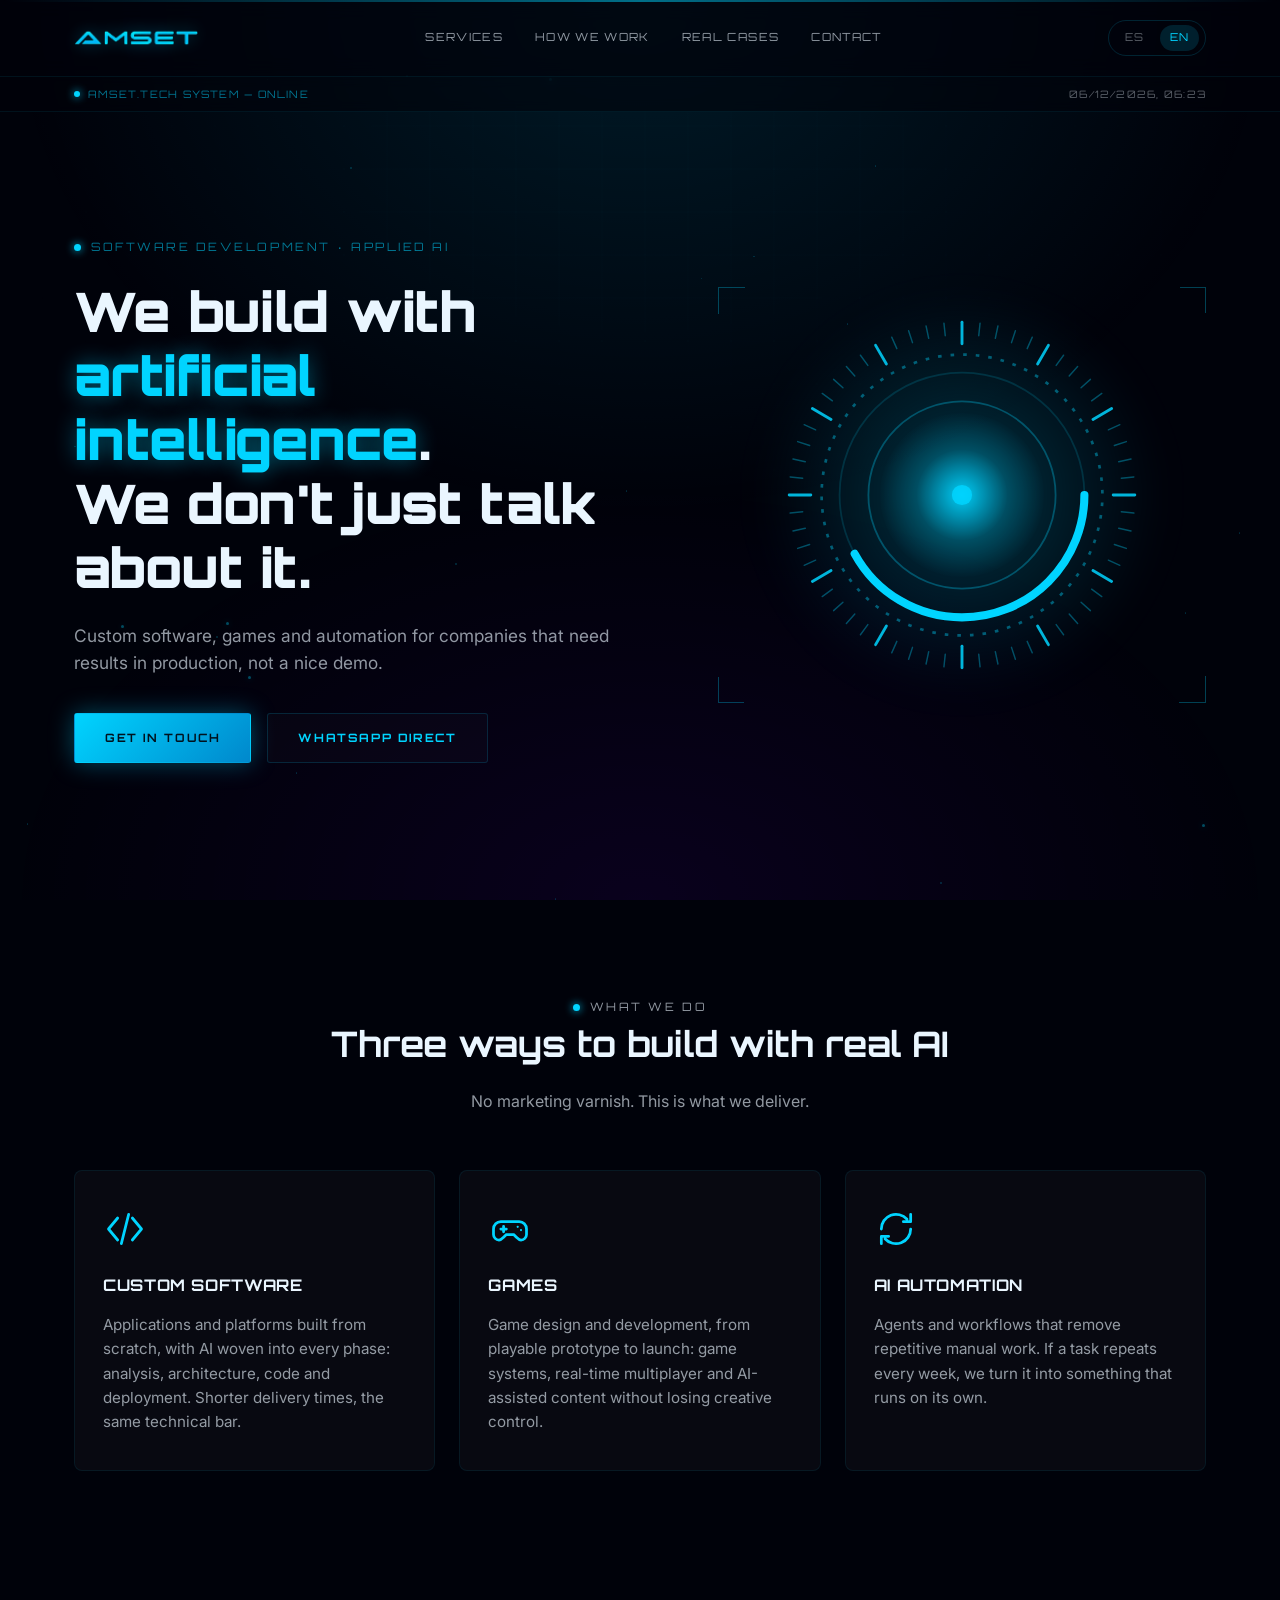
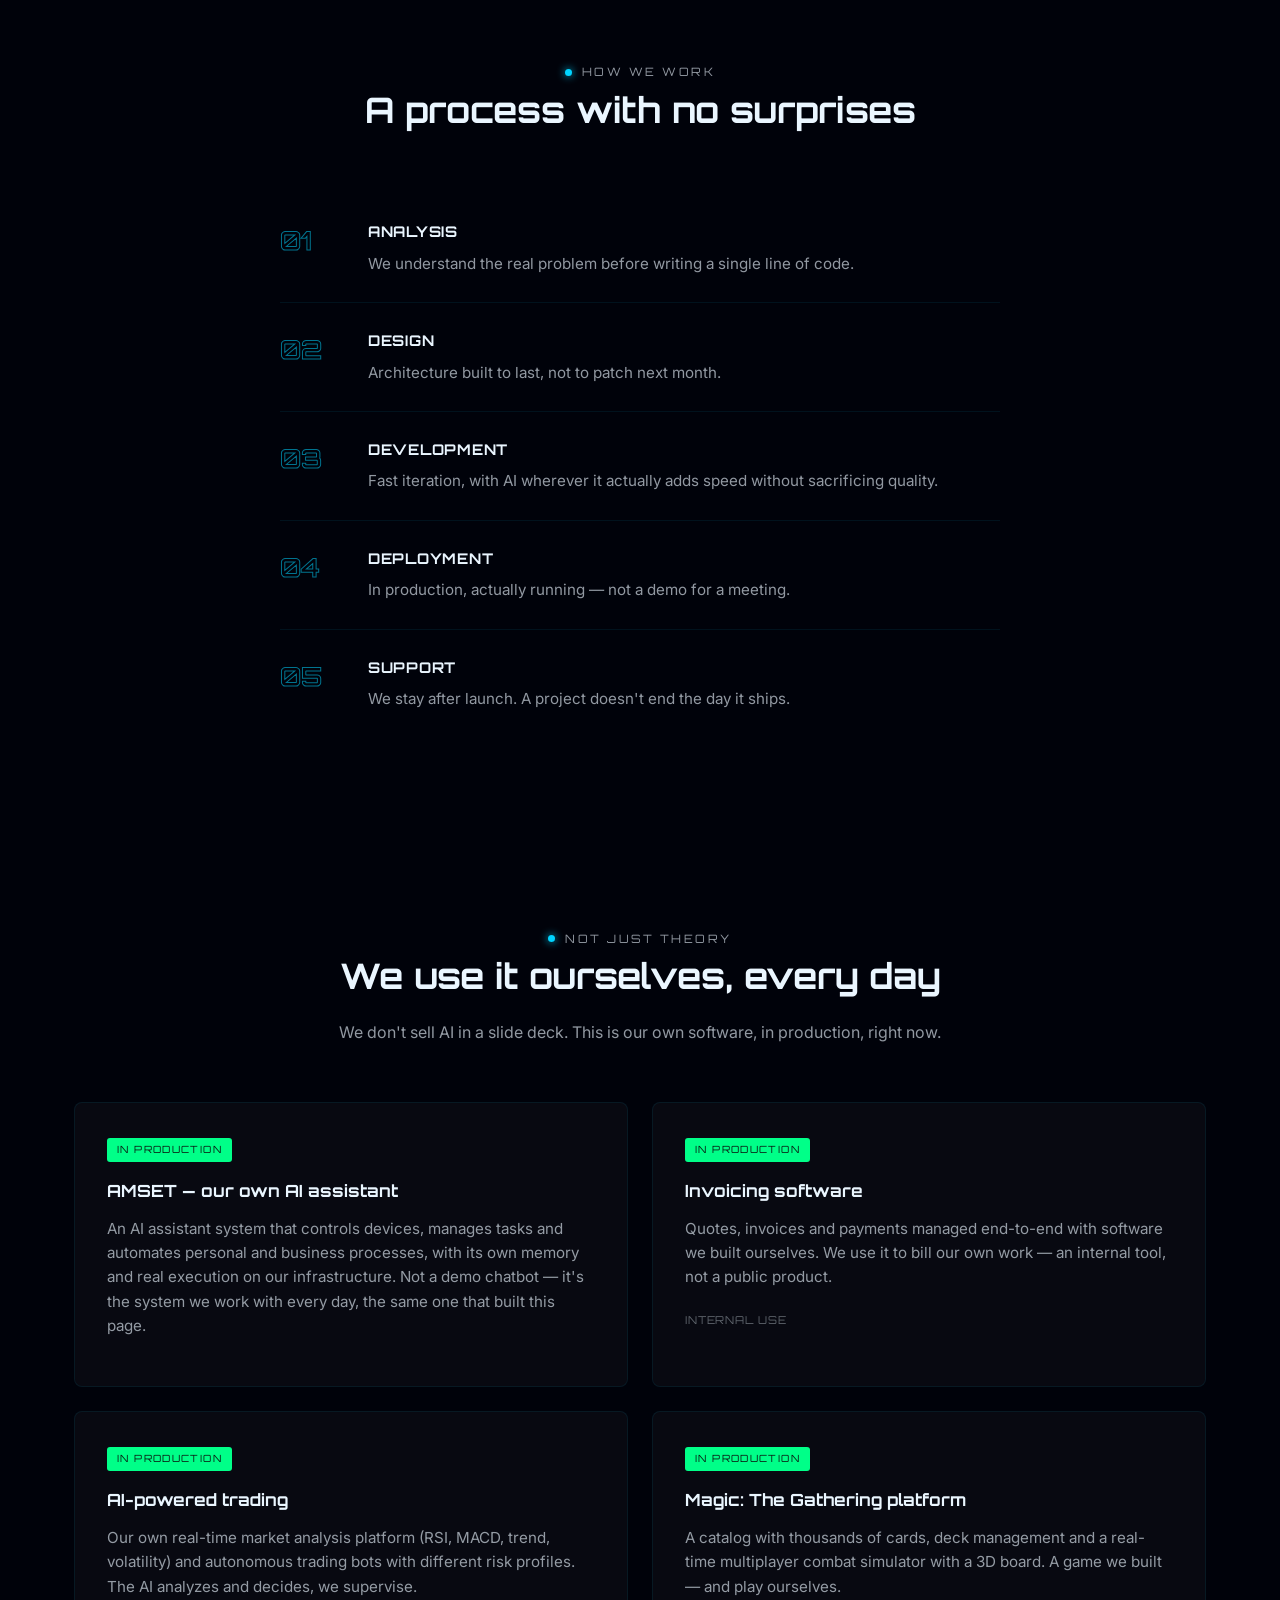
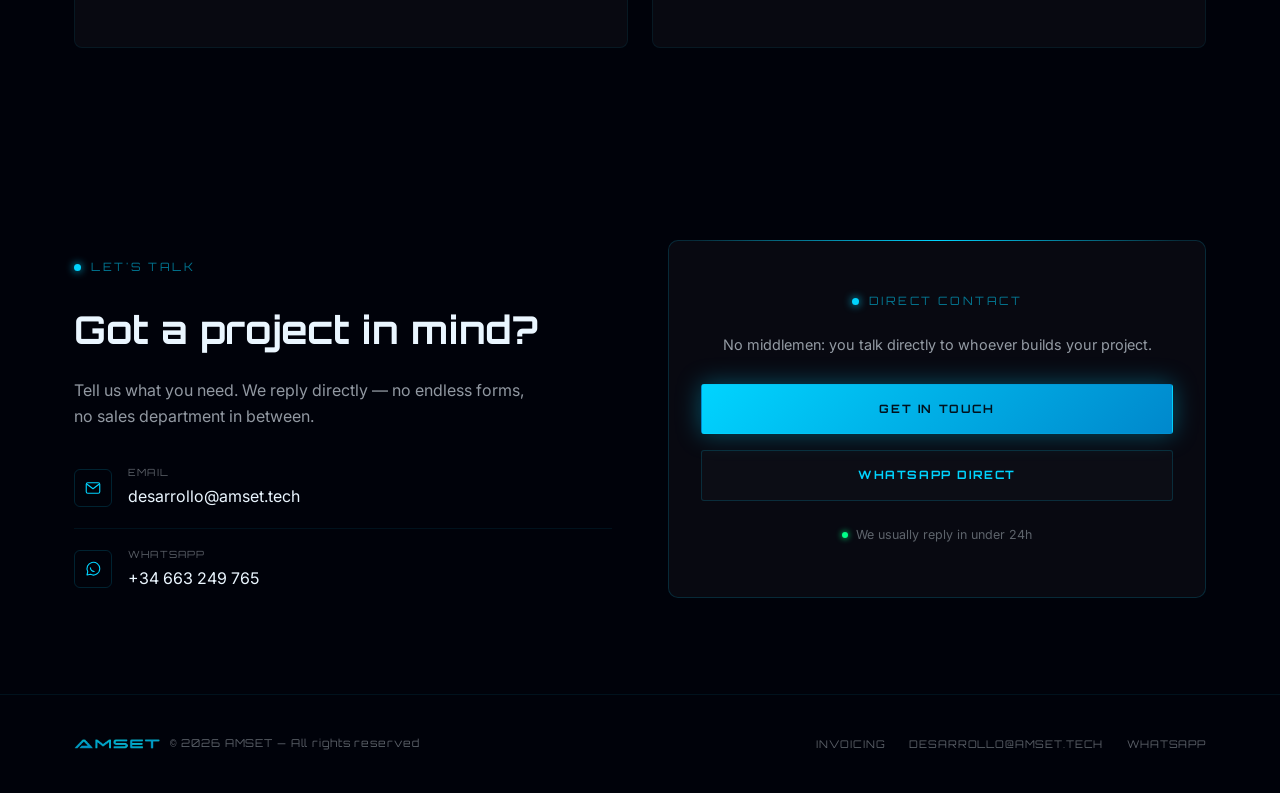
==== en/index.html @ 61869c73 "Anade Trading con IA y plataforma de Magic como casos reales" ====
<!doctype html>
<html lang="en">
<head>
  <meta charset="utf-8" />
  <meta name="viewport" content="width=device-width, initial-scale=1" />
  <title>AMSET — Custom software, games and AI automation</title>
  <meta name="description" content="We build custom software, games and AI automation. Real tools — starting with the ones we use ourselves." />
  <link rel="icon" type="image/svg+xml" href="/assets/img/favicon.svg" />
  <link rel="canonical" href="https://amset.tech/en/" />
  <link rel="alternate" hreflang="es" href="https://amset.tech/" />
  <link rel="alternate" hreflang="en" href="https://amset.tech/en/" />
  <meta property="og:title" content="AMSET — Custom software, games and AI automation" />
  <meta property="og:description" content="We build with artificial intelligence. We don't just talk about it." />
  <meta property="og:type" content="website" />
  <meta property="og:url" content="https://amset.tech/en/" />
  <meta property="og:image" content="https://amset.tech/assets/img/logo-texto-2.png" />
  <link rel="stylesheet" href="/assets/css/style.css" />
</head>
<body>

  <div class="scanline-overlay"></div>

  <div class="bg-scene">
    <div class="bg-glow-top"></div>
    <div class="bg-glow-bottom"></div>
    <div class="bg-grid"></div>
    <div class="bg-particles" data-amset-particles></div>
  </div>

  <header class="site-header">
    <div class="wrap">
      <a href="/en/" class="brand">
        <img src="/assets/img/logo-texto-2.png" alt="AMSET" />
      </a>
      <nav class="nav-links" data-nav-links>
        <a href="#services">Services</a>
        <a href="#how-we-work">How we work</a>
        <a href="#cases">Real cases</a>
        <a href="#contact">Contact</a>
      </nav>
      <div style="display:flex; align-items:center; gap:14px;">
        <div class="lang-switch">
          <a href="/">ES</a>
          <a href="/en/" class="active">EN</a>
        </div>
        <button class="nav-toggle" data-nav-toggle aria-label="Open menu">☰</button>
      </div>
    </div>
  </header>

  <div class="status-bar">
    <div class="wrap">
      <span class="status-live"><span class="status-dot"></span> AMSET.tech system — online</span>
      <span class="status-clock" data-amset-clock></span>
    </div>
  </div>

  <main>
    <section class="hero">
      <div class="wrap">
        <div>
          <p class="eyebrow">Software development · Applied AI</p>
          <h1>We build with <span class="accent">artificial intelligence</span>.<br />We don't just talk about it.</h1>
          <p class="lead">Custom software, games and automation for companies that need results in production, not a nice demo.</p>
          <div class="btn-row">
            <a class="btn btn-primary" href="mailto:desarrollo@amset.tech">Get in touch</a>
            <a class="btn btn-ghost" href="https://wa.me/34663249765?text=Hi%20AMSET%2C%20I%27d%20like%20to%20talk%20about%20a%20project" target="_blank" rel="noopener">WhatsApp direct</a>
          </div>
        </div>
        <div class="hero-visual">
          <span class="corner-tl"></span><span class="corner-br"></span>
          <div data-amset-orb data-size="360"></div>
        </div>
      </div>
    </section>

    <section id="services">
      <div class="wrap">
        <div class="section-head reveal">
          <p class="eyebrow">What we do</p>
          <h2>Three ways to build with real AI</h2>
          <p>No marketing varnish. This is what we deliver.</p>
        </div>
        <div class="services-grid">
          <div class="service-card reveal">
            <div class="service-icon">
              <svg viewBox="0 0 24 24" fill="none" stroke="currentColor" stroke-width="1.5" stroke-linecap="round" stroke-linejoin="round">
                <polyline points="8 6 3 12 8 18"></polyline>
                <polyline points="16 6 21 12 16 18"></polyline>
                <line x1="14" y1="4" x2="10" y2="20"></line>
              </svg>
            </div>
            <h3>Custom software</h3>
            <p>Applications and platforms built from scratch, with AI woven into every phase: analysis, architecture, code and deployment. Shorter delivery times, the same technical bar.</p>
          </div>
          <div class="service-card reveal">
            <div class="service-icon">
              <svg viewBox="0 0 24 24" fill="none" stroke="currentColor" stroke-width="1.5" stroke-linecap="round" stroke-linejoin="round">
                <path d="M7 8h10a4 4 0 0 1 4 4v3a3 3 0 0 1-3 3c-1 0-1.5-.5-2.5-1.5L14 15h-4l-1.5 1.5C7.5 17.5 7 18 6 18a3 3 0 0 1-3-3v-3a4 4 0 0 1 4-4z"></path>
                <path d="M8.5 10.5v3M7 12h3"></path>
                <circle cx="16.2" cy="10.8" r="0.6" fill="currentColor" stroke="none"></circle>
                <circle cx="18" cy="12.6" r="0.6" fill="currentColor" stroke="none"></circle>
              </svg>
            </div>
            <h3>Games</h3>
            <p>Game design and development, from playable prototype to launch: game systems, real-time multiplayer and AI-assisted content without losing creative control.</p>
          </div>
          <div class="service-card reveal">
            <div class="service-icon">
              <svg viewBox="0 0 24 24" fill="none" stroke="currentColor" stroke-width="1.5" stroke-linecap="round" stroke-linejoin="round">
                <path d="M4 12a8 8 0 0 1 14-5.3M20 4v4h-4"></path>
                <path d="M20 12a8 8 0 0 1-14 5.3M4 20v-4h4"></path>
              </svg>
            </div>
            <h3>AI automation</h3>
            <p>Agents and workflows that remove repetitive manual work. If a task repeats every week, we turn it into something that runs on its own.</p>
          </div>
        </div>
      </div>
    </section>

    <section id="how-we-work">
      <div class="wrap">
        <div class="section-head reveal">
          <p class="eyebrow">How we work</p>
          <h2>A process with no surprises</h2>
        </div>
        <div class="process-list">
          <div class="process-item reveal">
            <div class="process-num">01</div>
            <div><h3>Analysis</h3><p>We understand the real problem before writing a single line of code.</p></div>
          </div>
          <div class="process-item reveal">
            <div class="process-num">02</div>
            <div><h3>Design</h3><p>Architecture built to last, not to patch next month.</p></div>
          </div>
          <div class="process-item reveal">
            <div class="process-num">03</div>
            <div><h3>Development</h3><p>Fast iteration, with AI wherever it actually adds speed without sacrificing quality.</p></div>
          </div>
          <div class="process-item reveal">
            <div class="process-num">04</div>
            <div><h3>Deployment</h3><p>In production, actually running — not a demo for a meeting.</p></div>
          </div>
          <div class="process-item reveal">
            <div class="process-num">05</div>
            <div><h3>Support</h3><p>We stay after launch. A project doesn't end the day it ships.</p></div>
          </div>
        </div>
      </div>
    </section>

    <section id="cases">
      <div class="wrap">
        <div class="section-head reveal">
          <p class="eyebrow">Not just theory</p>
          <h2>We use it ourselves, every day</h2>
          <p>We don't sell AI in a slide deck. This is our own software, in production, right now.</p>
        </div>
        <div class="proof-grid">
          <div class="proof-card reveal">
            <span class="proof-tag">In production</span>
            <h3>AMSET — our own AI assistant</h3>
            <p>An AI assistant system that controls devices, manages tasks and automates personal and business processes, with its own memory and real execution on our infrastructure. Not a demo chatbot — it's the system we work with every day, the same one that built this page.</p>
          </div>
          <div class="proof-card reveal">
            <span class="proof-tag">In production</span>
            <h3>Invoicing software</h3>
            <p>Quotes, invoices and payments managed end-to-end with software we built ourselves. We use it to bill our own work — an internal tool, not a public product.</p>
            <span class="proof-note">Internal use</span>
          </div>
          <div class="proof-card reveal">
            <span class="proof-tag">In production</span>
            <h3>AI-powered trading</h3>
            <p>Our own real-time market analysis platform (RSI, MACD, trend, volatility) and autonomous trading bots with different risk profiles. The AI analyzes and decides, we supervise.</p>
          </div>
          <div class="proof-card reveal">
            <span class="proof-tag">In production</span>
            <h3>Magic: The Gathering platform</h3>
            <p>A catalog with thousands of cards, deck management and a real-time multiplayer combat simulator with a 3D board. A game we built — and play ourselves.</p>
          </div>
        </div>
      </div>
    </section>

    <section id="contact">
      <div class="wrap">
        <div class="contact-grid">
          <div class="contact-info reveal">
            <p class="eyebrow">Let's talk</p>
            <h2>Got a project in mind?</h2>
            <p class="lead">Tell us what you need. We reply directly — no endless forms, no sales department in between.</p>
            <div class="contact-list">
              <div class="contact-list-item">
                <a href="mailto:desarrollo@amset.tech" style="display:flex; align-items:center; gap:16px;">
                  <span class="contact-list-icon">
                    <svg viewBox="0 0 24 24" fill="none" stroke="currentColor" stroke-width="1.5" stroke-linecap="round" stroke-linejoin="round"><rect x="3" y="5" width="18" height="14" rx="2"></rect><path d="m4 7 8 6 8-6"></path></svg>
                  </span>
                  <span>
                    <span class="contact-list-label">Email</span>
                    <span class="contact-list-value">desarrollo@amset.tech</span>
                  </span>
                </a>
              </div>
              <div class="contact-list-item">
                <a href="https://wa.me/34663249765?text=Hi%20AMSET%2C%20I%27d%20like%20to%20talk%20about%20a%20project" target="_blank" rel="noopener" style="display:flex; align-items:center; gap:16px;">
                  <span class="contact-list-icon">
                    <svg viewBox="0 0 24 24" fill="none" stroke="currentColor" stroke-width="1.5" stroke-linecap="round" stroke-linejoin="round"><path d="M21 11.5a8.5 8.5 0 0 1-12.36 7.58L4 20l1.05-4.44A8.5 8.5 0 1 1 21 11.5Z"></path><path d="M8.5 10.5c.3 2.5 2.5 4.5 5 4.8"></path></svg>
                  </span>
                  <span>
                    <span class="contact-list-label">WhatsApp</span>
                    <span class="contact-list-value">+34 663 249 765</span>
                  </span>
                </a>
              </div>
            </div>
          </div>
          <div class="contact-panel reveal">
            <p class="eyebrow">Direct contact</p>
            <p class="panel-lead">No middlemen: you talk directly to whoever builds your project.</p>
            <div class="btn-row">
              <a class="btn btn-primary" href="mailto:desarrollo@amset.tech">Get in touch</a>
              <a class="btn btn-ghost" href="https://wa.me/34663249765?text=Hi%20AMSET%2C%20I%27d%20like%20to%20talk%20about%20a%20project" target="_blank" rel="noopener">WhatsApp direct</a>
            </div>
            <p class="response-note"><span class="status-dot"></span> We usually reply in under 24h</p>
          </div>
        </div>
      </div>
    </section>
  </main>

  <footer class="site-footer">
    <div class="wrap">
      <div class="footer-brand">
        <img src="/assets/img/logo-texto-2.png" alt="AMSET" />
        <span style="font-family:var(--font-display); font-size:0.68rem; letter-spacing:0.08em; color:var(--text-faint);">© <span data-amset-year></span> AMSET — All rights reserved</span>
      </div>
      <div class="footer-meta">
        <a href="https://facturacion.amset.tech" target="_blank" rel="noopener">Invoicing</a>
        <a href="mailto:desarrollo@amset.tech">desarrollo@amset.tech</a>
        <a href="https://wa.me/34663249765" target="_blank" rel="noopener">WhatsApp</a>
      </div>
    </div>
  </footer>

  <script src="/assets/js/orb.js"></script>
  <script src="/assets/js/main.js"></script>
</body>
</html>
---- assets/css/style.css ----
@import url('https://fonts.googleapis.com/css2?family=Orbitron:wght@400;700;900&family=Inter:wght@300;400;500;600;700;800&display=swap');

:root {
  --bg: #00020a;
  --bg-panel: rgba(255, 255, 255, 0.03);
  --bg-panel-strong: rgba(255, 255, 255, 0.05);
  --border: rgba(0, 212, 255, 0.16);
  --border-soft: rgba(0, 212, 255, 0.08);
  --cyan: #00d4ff;
  --cyan-soft: rgba(0, 212, 255, 0.55);
  --violet: #7800ff;
  --text: #eaf6ff;
  --text-dim: rgba(234, 246, 255, 0.62);
  --text-faint: rgba(234, 246, 255, 0.38);
  --font-display: 'Orbitron', monospace;
  --font-body: 'Inter', -apple-system, sans-serif;
  --max-w: 1180px;
}

* { box-sizing: border-box; }

html { scroll-behavior: smooth; }

body {
  margin: 0;
  background: var(--bg);
  color: var(--text);
  font-family: var(--font-body);
  font-size: 16px;
  line-height: 1.6;
  -webkit-font-smoothing: antialiased;
  overflow-x: hidden;
}

img { max-width: 100%; display: block; }

a { color: inherit; text-decoration: none; }

.wrap { max-width: var(--max-w); margin: 0 auto; padding: 0 24px; }

/* ---------- fondo "sala de control" ---------- */

.bg-scene {
  position: fixed;
  inset: 0;
  z-index: -1;
  overflow: hidden;
  pointer-events: none;
}

.bg-glow-top {
  position: absolute;
  top: 0; left: 0; right: 0;
  height: 520px;
  background: radial-gradient(ellipse at 50% 0%, rgba(0, 212, 255, 0.12) 0%, transparent 70%);
}

.bg-glow-bottom {
  position: absolute;
  bottom: 0; left: 0; right: 0;
  height: 420px;
  background: radial-gradient(ellipse at 50% 100%, rgba(120, 0, 255, 0.08) 0%, transparent 70%);
}

.bg-grid {
  position: absolute;
  inset: 0;
  opacity: 0.5;
  background-image:
    repeating-linear-gradient(0deg, rgba(0, 212, 255, 0.035) 0px, transparent 1px, transparent 42px, rgba(0, 212, 255, 0.035) 43px),
    repeating-linear-gradient(90deg, rgba(0, 212, 255, 0.035) 0px, transparent 1px, transparent 42px, rgba(0, 212, 255, 0.035) 43px);
  mask-image: radial-gradient(ellipse 80% 60% at 50% 20%, black 0%, transparent 75%);
  -webkit-mask-image: radial-gradient(ellipse 80% 60% at 50% 20%, black 0%, transparent 75%);
}

.bg-particles { position: absolute; inset: 0; }

.particle {
  position: absolute;
  border-radius: 50%;
  background: #00d4ff;
  animation: amset-float 8s ease-in-out infinite;
}

@keyframes amset-float {
  0%, 100% { transform: translateY(0px); }
  50% { transform: translateY(-20px); }
}

.scanline-overlay {
  position: fixed;
  top: 0; left: 0; right: 0;
  height: 2px;
  background: linear-gradient(90deg, transparent, rgba(0, 212, 255, 0.5), transparent);
  animation: amset-scanline 9s linear infinite;
  pointer-events: none;
  z-index: 50;
}

@keyframes amset-scanline {
  0% { transform: translateY(0); opacity: 0; }
  5% { opacity: 1; }
  95% { opacity: 1; }
  100% { transform: translateY(100vh); opacity: 0; }
}

/* ---------- header ---------- */

.site-header {
  position: sticky;
  top: 0;
  z-index: 40;
  backdrop-filter: blur(10px);
  background: rgba(0, 2, 10, 0.72);
  border-bottom: 1px solid var(--border-soft);
}

.site-header .wrap {
  display: flex;
  align-items: center;
  justify-content: space-between;
  height: 76px;
}

.status-bar {
  position: sticky;
  top: 76px;
  z-index: 39;
  background: rgba(0, 2, 10, 0.55);
  border-bottom: 1px solid var(--border-soft);
  backdrop-filter: blur(6px);
}

.status-bar .wrap {
  display: flex;
  align-items: center;
  justify-content: space-between;
  height: 34px;
  font-family: var(--font-display);
  font-size: 0.64rem;
  letter-spacing: 0.12em;
  text-transform: uppercase;
  color: var(--text-faint);
}

.status-bar .status-live { display: flex; align-items: center; gap: 8px; color: var(--cyan-soft); }

.status-bar .status-dot {
  width: 6px; height: 6px; border-radius: 50%;
  background: var(--cyan); box-shadow: 0 0 8px var(--cyan);
  animation: amset-pulse 2s ease-in-out infinite;
}

.status-bar .status-clock { white-space: nowrap; }

@media (max-width: 640px) {
  .status-bar .status-clock { display: none; }
}

.brand { display: flex; align-items: center; gap: 12px; }
.brand img { height: 26px; object-fit: contain; filter: drop-shadow(0 0 8px rgba(0, 212, 255, 0.35)); }

.nav-links {
  display: flex;
  align-items: center;
  gap: 32px;
  font-family: var(--font-display);
  font-size: 0.7rem;
  letter-spacing: 0.12em;
  text-transform: uppercase;
  color: var(--text-dim);
}

.nav-links a { transition: color 0.2s ease; white-space: nowrap; }
.nav-links a:hover { color: var(--cyan); }

.lang-switch {
  display: flex;
  align-items: center;
  gap: 6px;
  font-family: var(--font-display);
  font-size: 0.68rem;
  letter-spacing: 0.08em;
  border: 1px solid var(--border);
  border-radius: 999px;
  padding: 4px 6px;
}

.lang-switch a {
  padding: 4px 10px;
  border-radius: 999px;
  color: var(--text-faint);
}

.lang-switch a.active { background: rgba(0, 212, 255, 0.14); color: var(--cyan); }

.nav-toggle { display: none; }

/* ---------- botones ---------- */

.btn {
  display: inline-flex;
  align-items: center;
  gap: 10px;
  font-family: var(--font-display);
  font-size: 0.72rem;
  font-weight: 700;
  letter-spacing: 0.14em;
  text-transform: uppercase;
  padding: 15px 30px;
  border-radius: 3px;
  cursor: pointer;
  transition: all 0.25s ease;
  border: 1px solid transparent;
  white-space: nowrap;
}

.btn-primary {
  background: linear-gradient(135deg, #00d4ff, #0088cc);
  color: #00121e;
  box-shadow: 0 0 24px rgba(0, 212, 255, 0.35);
}
.btn-primary:hover { box-shadow: 0 0 36px rgba(0, 212, 255, 0.55); transform: translateY(-1px); }

.btn-ghost {
  background: rgba(255, 255, 255, 0.02);
  border-color: var(--border);
  color: var(--cyan);
}
.btn-ghost:hover { background: rgba(0, 212, 255, 0.08); border-color: var(--cyan); }

.btn-row { display: flex; gap: 16px; flex-wrap: wrap; }

/* ---------- hero ---------- */

.hero {
  padding: 40px 0 64px;
  display: flex;
  align-items: center;
  min-height: calc(100vh - 76px - 34px);
}

.hero .wrap {
  display: grid;
  grid-template-columns: 1.1fr 0.9fr;
  gap: 48px;
  align-items: center;
  width: 100%;
}

.eyebrow {
  font-family: var(--font-display);
  font-size: 0.72rem;
  letter-spacing: 0.22em;
  text-transform: uppercase;
  color: var(--cyan-soft);
  display: flex;
  align-items: center;
  gap: 10px;
  margin-bottom: 22px;
}

.eyebrow::before {
  content: '';
  width: 7px; height: 7px;
  border-radius: 50%;
  background: var(--cyan);
  box-shadow: 0 0 8px var(--cyan);
  animation: amset-pulse 2s ease-in-out infinite;
}

@keyframes amset-pulse { 0%, 100% { opacity: 0.4; } 50% { opacity: 1; } }

.hero h1 {
  font-family: var(--font-display);
  font-weight: 900;
  font-size: clamp(2.1rem, 4.6vw, 3.4rem);
  line-height: 1.18;
  margin: 0 0 22px;
  letter-spacing: -0.01em;
}

.hero h1 .accent { color: var(--cyan); text-shadow: 0 0 22px rgba(0, 212, 255, 0.45); }

.hero p.lead {
  font-size: 1.08rem;
  color: var(--text-dim);
  max-width: 52ch;
  margin: 0 0 36px;
}

.hero-visual { position: relative; display: flex; align-items: center; justify-content: center; padding: 28px; }

.hero-visual::before,
.hero-visual::after,
.hero-visual .corner-tl,
.hero-visual .corner-br {
  content: '';
  position: absolute;
  width: 26px; height: 26px;
  border: 1px solid var(--cyan-soft);
  opacity: 0.55;
}
.hero-visual::before { top: 0; left: 0; border-right: none; border-bottom: none; }
.hero-visual::after { bottom: 0; right: 0; border-left: none; border-top: none; }
.hero-visual .corner-tl { top: 0; right: 0; border-left: none; border-bottom: none; }
.hero-visual .corner-br { bottom: 0; left: 0; border-right: none; border-top: none; }

/* ---------- secciones generales ---------- */

section { padding: 96px 0; position: relative; }

.section-head { max-width: 640px; margin: 0 auto 56px; text-align: center; }

.section-head .eyebrow { justify-content: center; }

.section-head h2 {
  font-family: var(--font-display);
  font-weight: 700;
  font-size: clamp(1.6rem, 3vw, 2.2rem);
  margin: 0 0 16px;
}

.section-head p { color: var(--text-dim); margin: 0; }

/* ---------- servicios ---------- */

.services-grid {
  display: grid;
  grid-template-columns: repeat(3, 1fr);
  gap: 24px;
}

.service-card {
  background: var(--bg-panel);
  border: 1px solid var(--border-soft);
  border-radius: 8px;
  padding: 36px 28px;
  transition: all 0.3s ease;
  position: relative;
  overflow: hidden;
}

.service-card::before {
  content: '';
  position: absolute; top: 0; left: 0; right: 0; height: 2px;
  background: linear-gradient(90deg, transparent, var(--cyan), transparent);
  opacity: 0; transition: opacity 0.3s ease;
}

.service-card:hover { border-color: var(--border); transform: translateY(-4px); background: var(--bg-panel-strong); }
.service-card:hover::before { opacity: 1; }

.service-icon { width: 44px; height: 44px; margin-bottom: 22px; color: var(--cyan); }
.service-icon svg { width: 100%; height: 100%; }

.service-card h3 {
  font-family: var(--font-display);
  font-size: 1rem;
  letter-spacing: 0.04em;
  text-transform: uppercase;
  margin: 0 0 14px;
}

.service-card p { color: var(--text-dim); margin: 0; font-size: 0.95rem; }

/* ---------- proceso ---------- */

.process-list { display: flex; flex-direction: column; max-width: 720px; margin: 0 auto; }

.process-item {
  display: grid;
  grid-template-columns: 64px 1fr;
  gap: 24px;
  padding: 26px 0;
  border-bottom: 1px solid var(--border-soft);
}
.process-item:last-child { border-bottom: none; }

.process-num {
  font-family: var(--font-display);
  font-size: 1.6rem;
  font-weight: 700;
  color: transparent;
  -webkit-text-stroke: 1px var(--cyan-soft);
}

.process-item h3 {
  font-family: var(--font-display);
  font-size: 0.92rem;
  letter-spacing: 0.05em;
  text-transform: uppercase;
  margin: 0 0 8px;
  color: var(--text);
}

.process-item p { margin: 0; color: var(--text-dim); font-size: 0.95rem; }

/* ---------- prueba propia ---------- */

.proof-grid { display: grid; grid-template-columns: 1fr 1fr; gap: 24px; }

.proof-card {
  background: var(--bg-panel);
  border: 1px solid var(--border-soft);
  border-radius: 8px;
  padding: 32px;
}

.proof-tag {
  display: inline-block;
  font-family: var(--font-display);
  font-size: 0.62rem;
  letter-spacing: 0.14em;
  text-transform: uppercase;
  color: #0a1a12;
  background: #00ff88;
  padding: 4px 10px;
  border-radius: 3px;
  margin-bottom: 16px;
}

.proof-card h3 {
  font-family: var(--font-display);
  font-size: 1.05rem;
  margin: 0 0 12px;
}

.proof-card p { color: var(--text-dim); margin: 0 0 16px; font-size: 0.95rem; }

.proof-link { font-family: var(--font-display); font-size: 0.72rem; letter-spacing: 0.08em; color: var(--cyan); text-transform: uppercase; }
.proof-link::after { content: ' →'; }

.proof-note {
  display: inline-block;
  font-family: var(--font-display);
  font-size: 0.68rem;
  letter-spacing: 0.08em;
  text-transform: uppercase;
  color: var(--text-faint);
}

/* ---------- contacto ---------- */

.contact-grid {
  display: grid;
  grid-template-columns: 1fr 1fr;
  gap: 56px;
  align-items: center;
}

.contact-info h2 {
  font-family: var(--font-display);
  font-weight: 700;
  font-size: clamp(1.8rem, 3.2vw, 2.4rem);
  margin: 0 0 18px;
}

.contact-info p.lead { color: var(--text-dim); max-width: 46ch; margin: 0 0 36px; }

.contact-list { display: flex; flex-direction: column; gap: 18px; }

.contact-list-item {
  display: flex;
  align-items: center;
  gap: 16px;
  padding-bottom: 18px;
  border-bottom: 1px solid var(--border-soft);
}
.contact-list-item:last-child { border-bottom: none; padding-bottom: 0; }

.contact-list-icon {
  width: 38px; height: 38px; flex-shrink: 0;
  display: flex; align-items: center; justify-content: center;
  border: 1px solid var(--border);
  border-radius: 6px;
  color: var(--cyan);
}
.contact-list-icon svg { width: 18px; height: 18px; }

.contact-list-label {
  display: block;
  font-family: var(--font-display);
  font-size: 0.62rem;
  letter-spacing: 0.12em;
  text-transform: uppercase;
  color: var(--text-faint);
  margin-bottom: 3px;
}

.contact-list-value { font-size: 1rem; color: var(--text); transition: color 0.2s ease; }
.contact-list-item a:hover .contact-list-value { color: var(--cyan); }

.contact-panel {
  background: var(--bg-panel);
  border: 1px solid var(--border);
  border-radius: 10px;
  padding: 40px 32px;
  text-align: center;
  position: relative;
}

.contact-panel::before {
  content: '';
  position: absolute; top: -1px; left: 24px; right: 24px; height: 1px;
  background: linear-gradient(90deg, transparent, var(--cyan), transparent);
}

.contact-panel .eyebrow { justify-content: center; }

.contact-panel p.panel-lead {
  color: var(--text-dim);
  font-size: 0.9rem;
  margin: 0 0 28px;
}

.contact-panel .btn-row { flex-direction: column; }
.contact-panel .btn { width: 100%; justify-content: center; }

.contact-panel .response-note {
  margin-top: 24px;
  font-size: 0.78rem;
  color: var(--text-faint);
  display: flex;
  align-items: center;
  justify-content: center;
  gap: 8px;
}

.contact-panel .response-note .status-dot {
  width: 6px; height: 6px; border-radius: 50%;
  background: #00ff88; box-shadow: 0 0 6px #00ff88;
  animation: amset-pulse 2s ease-in-out infinite;
}

@media (max-width: 920px) {
  .contact-grid { grid-template-columns: 1fr; gap: 40px; }
  .contact-info { text-align: center; }
  .contact-info p.lead { margin-left: auto; margin-right: auto; }
  .contact-list-item { text-align: left; }
}

/* ---------- footer ---------- */

.site-footer {
  border-top: 1px solid var(--border-soft);
  padding: 40px 0;
}

.site-footer .wrap {
  display: flex;
  align-items: center;
  justify-content: space-between;
  flex-wrap: wrap;
  gap: 16px;
}

.footer-brand { display: flex; align-items: center; gap: 10px; }
.footer-brand img { height: 18px; opacity: 0.8; }

.footer-meta {
  font-family: var(--font-display);
  font-size: 0.66rem;
  letter-spacing: 0.08em;
  color: var(--text-faint);
  text-transform: uppercase;
  display: flex;
  gap: 24px;
  flex-wrap: wrap;
}

.footer-meta a:hover { color: var(--cyan); }

/* ---------- reveal on scroll ---------- */

.reveal { opacity: 0; transform: translateY(18px); transition: opacity 0.7s ease, transform 0.7s ease; }
.reveal.in { opacity: 1; transform: translateY(0); }

/* ---------- responsive ---------- */

@media (max-width: 920px) {
  .hero { padding-top: 32px; text-align: center; }
  .hero .wrap { grid-template-columns: 1fr; }
  .eyebrow { justify-content: center; }
  .hero p.lead { margin-left: auto; margin-right: auto; }
  .hero .btn-row { justify-content: center; }
  .hero-visual { order: -1; }
  .services-grid { grid-template-columns: 1fr; }
  .proof-grid { grid-template-columns: 1fr; }
  .nav-links {
    display: none;
    position: absolute; top: 76px; left: 0; right: 0;
    flex-direction: column; align-items: flex-start; gap: 0;
    background: rgba(0, 2, 10, 0.97);
    border-bottom: 1px solid var(--border-soft);
    padding: 8px 24px 20px;
  }
  .nav-links a { padding: 12px 0; width: 100%; border-bottom: 1px solid var(--border-soft); }
  .nav-toggle {
    display: flex; align-items: center; justify-content: center;
    width: 36px; height: 36px; border: 1px solid var(--border); border-radius: 4px;
    background: transparent; color: var(--cyan); cursor: pointer;
  }
  .site-footer .wrap { flex-direction: column; text-align: center; }
}
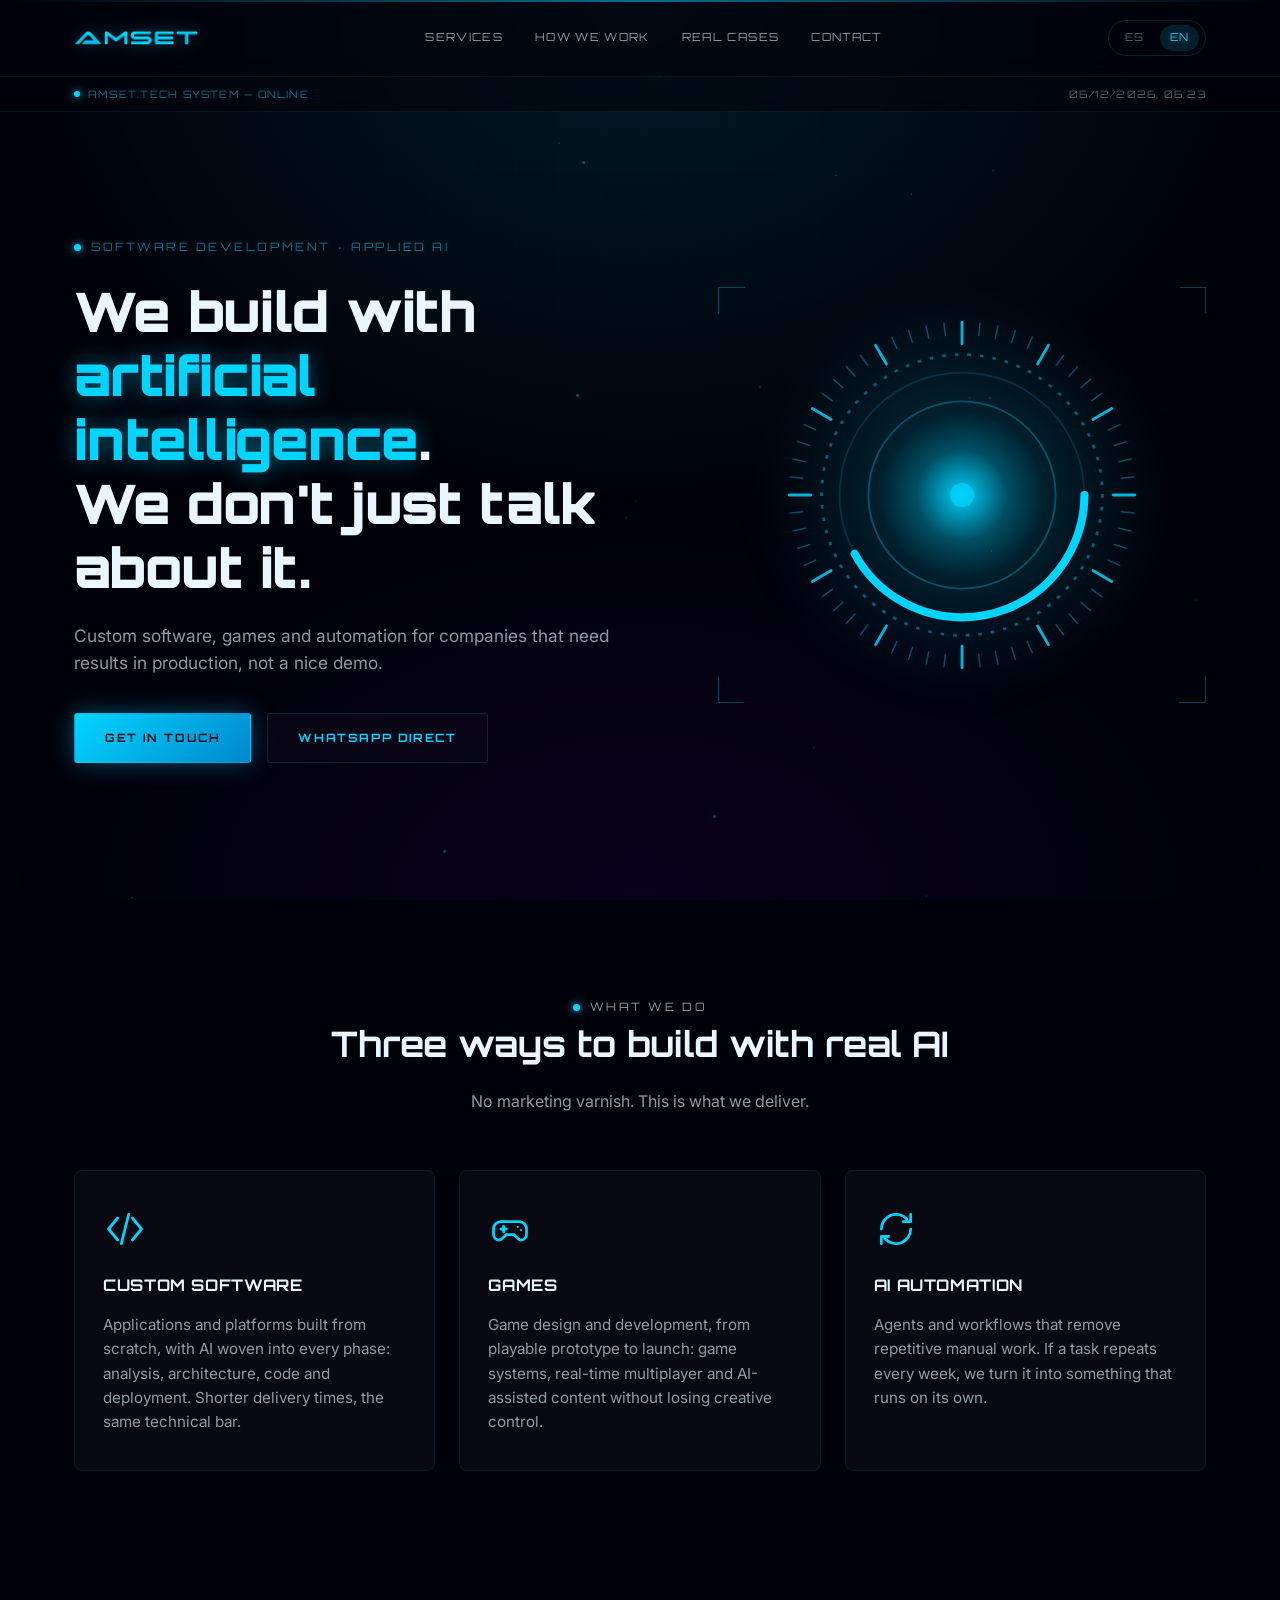
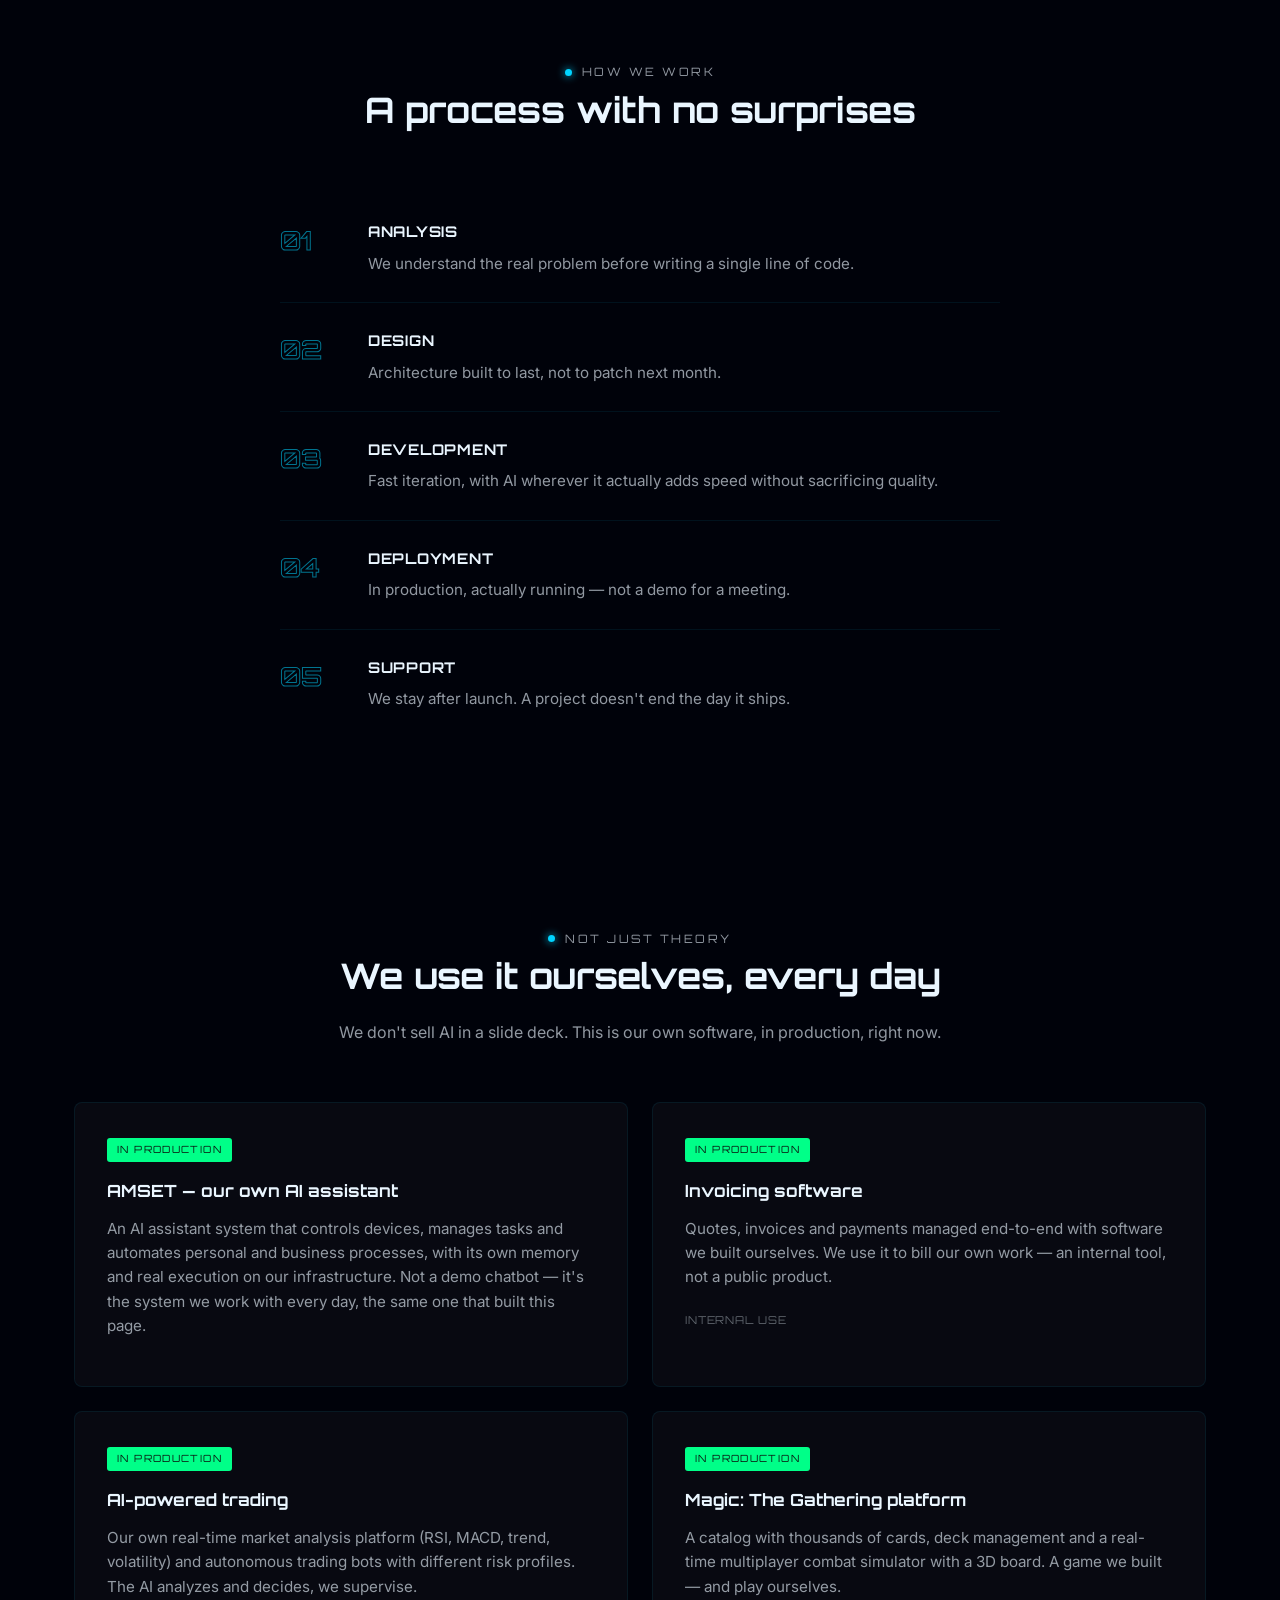
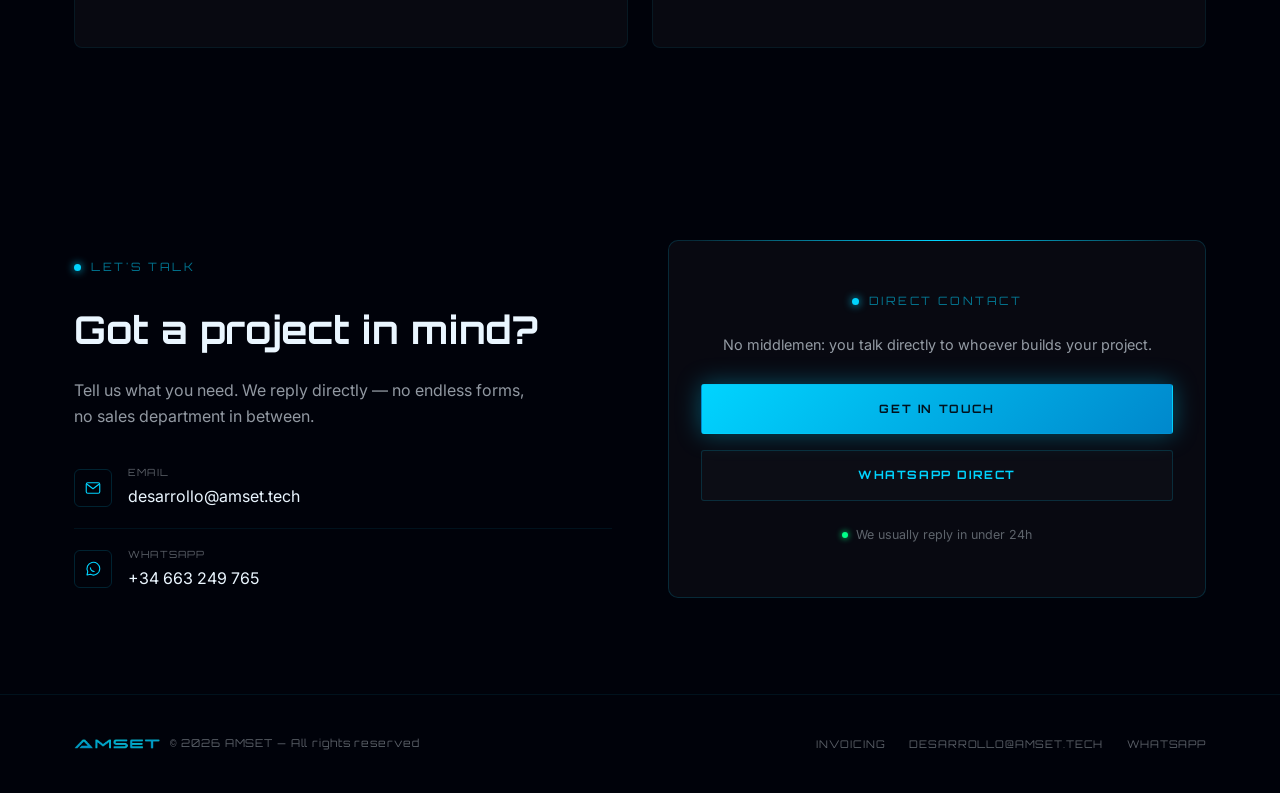
==== commit 38dae98c: "Cache-busting: versiona CSS/JS con ?v=3 para saltarse la cache immutable de Cloudflare sin depender " ====
--- a/en/index.html
+++ b/en/index.html
@@ -14,7 +14,7 @@
   <meta property="og:type" content="website" />
   <meta property="og:url" content="https://amset.tech/en/" />
   <meta property="og:image" content="https://amset.tech/assets/img/logo-texto-2.png" />
-  <link rel="stylesheet" href="/assets/css/style.css" />
+  <link rel="stylesheet" href="/assets/css/style.css?v=3" />
 </head>
 <body>
 
@@ -243,7 +243,7 @@
     </div>
   </footer>
 
-  <script src="/assets/js/orb.js"></script>
-  <script src="/assets/js/main.js"></script>
+  <script src="/assets/js/orb.js?v=3"></script>
+  <script src="/assets/js/main.js?v=3"></script>
 </body>
 </html>
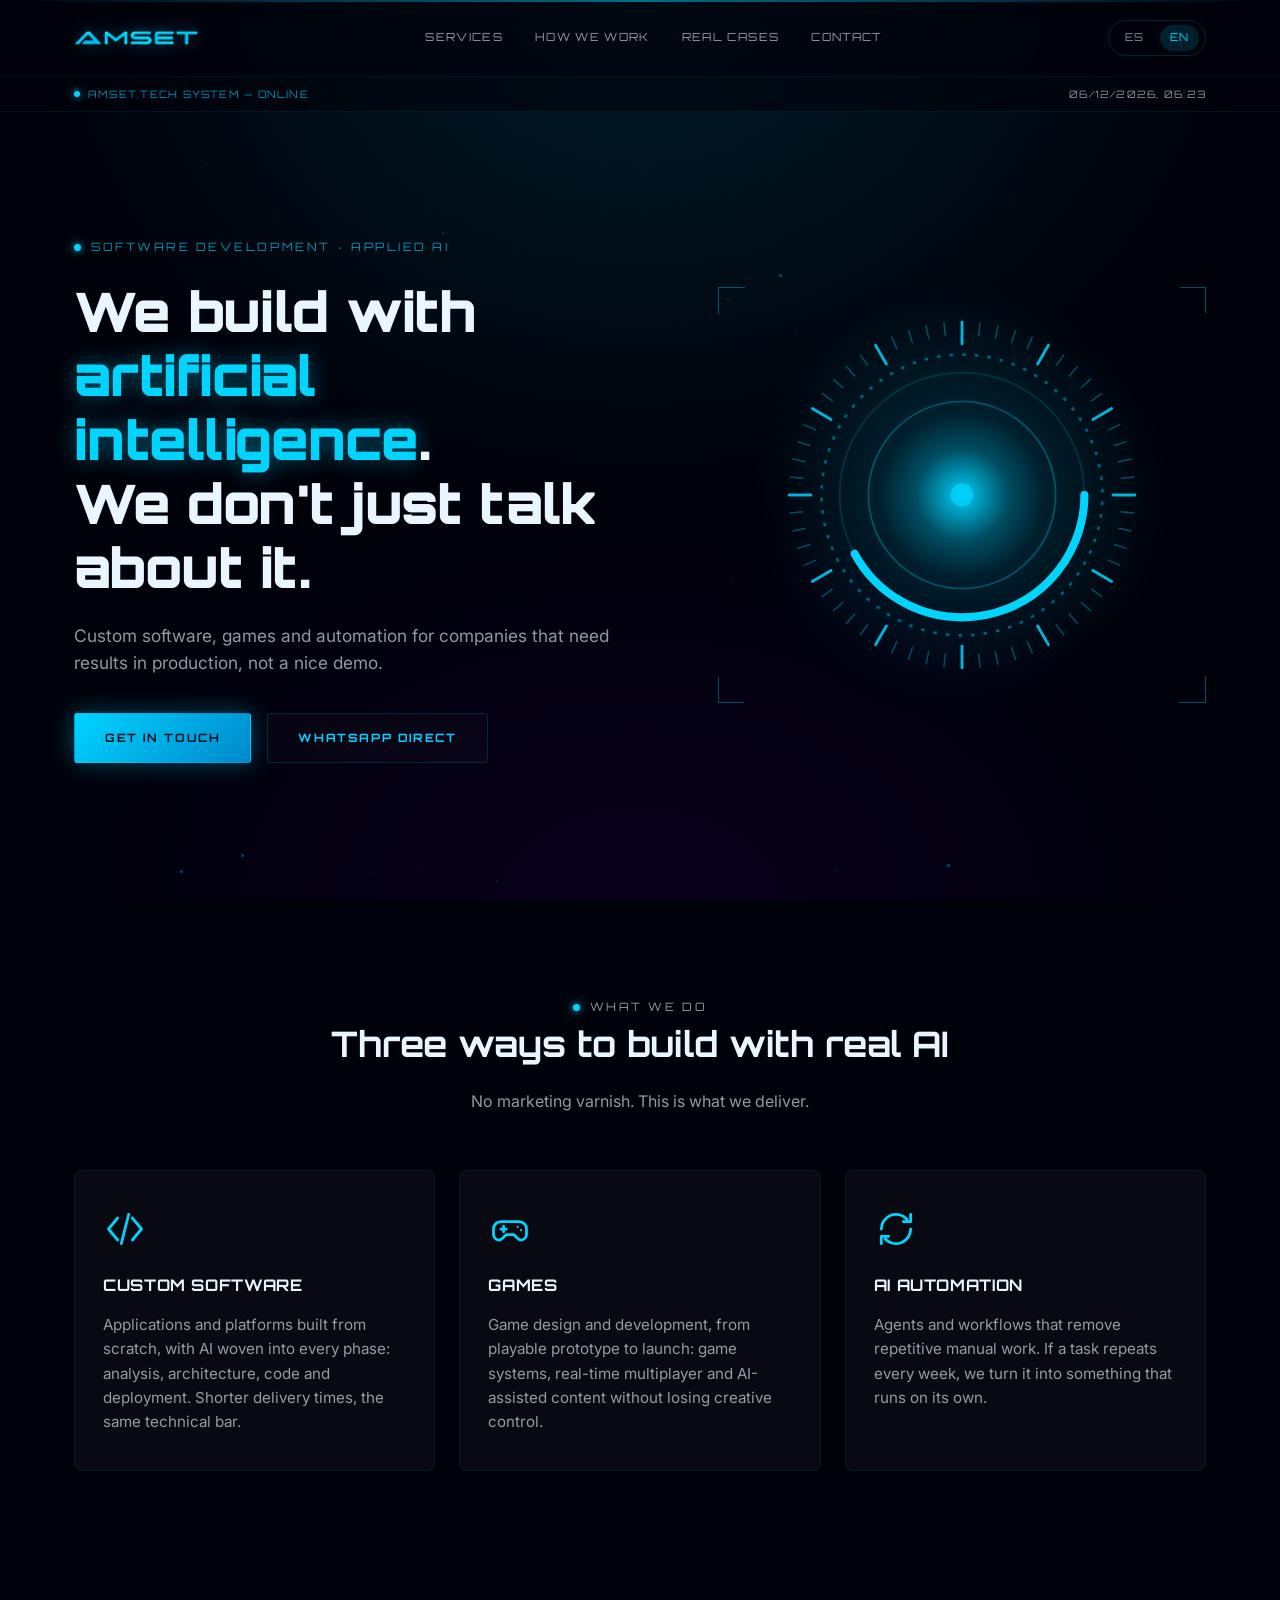
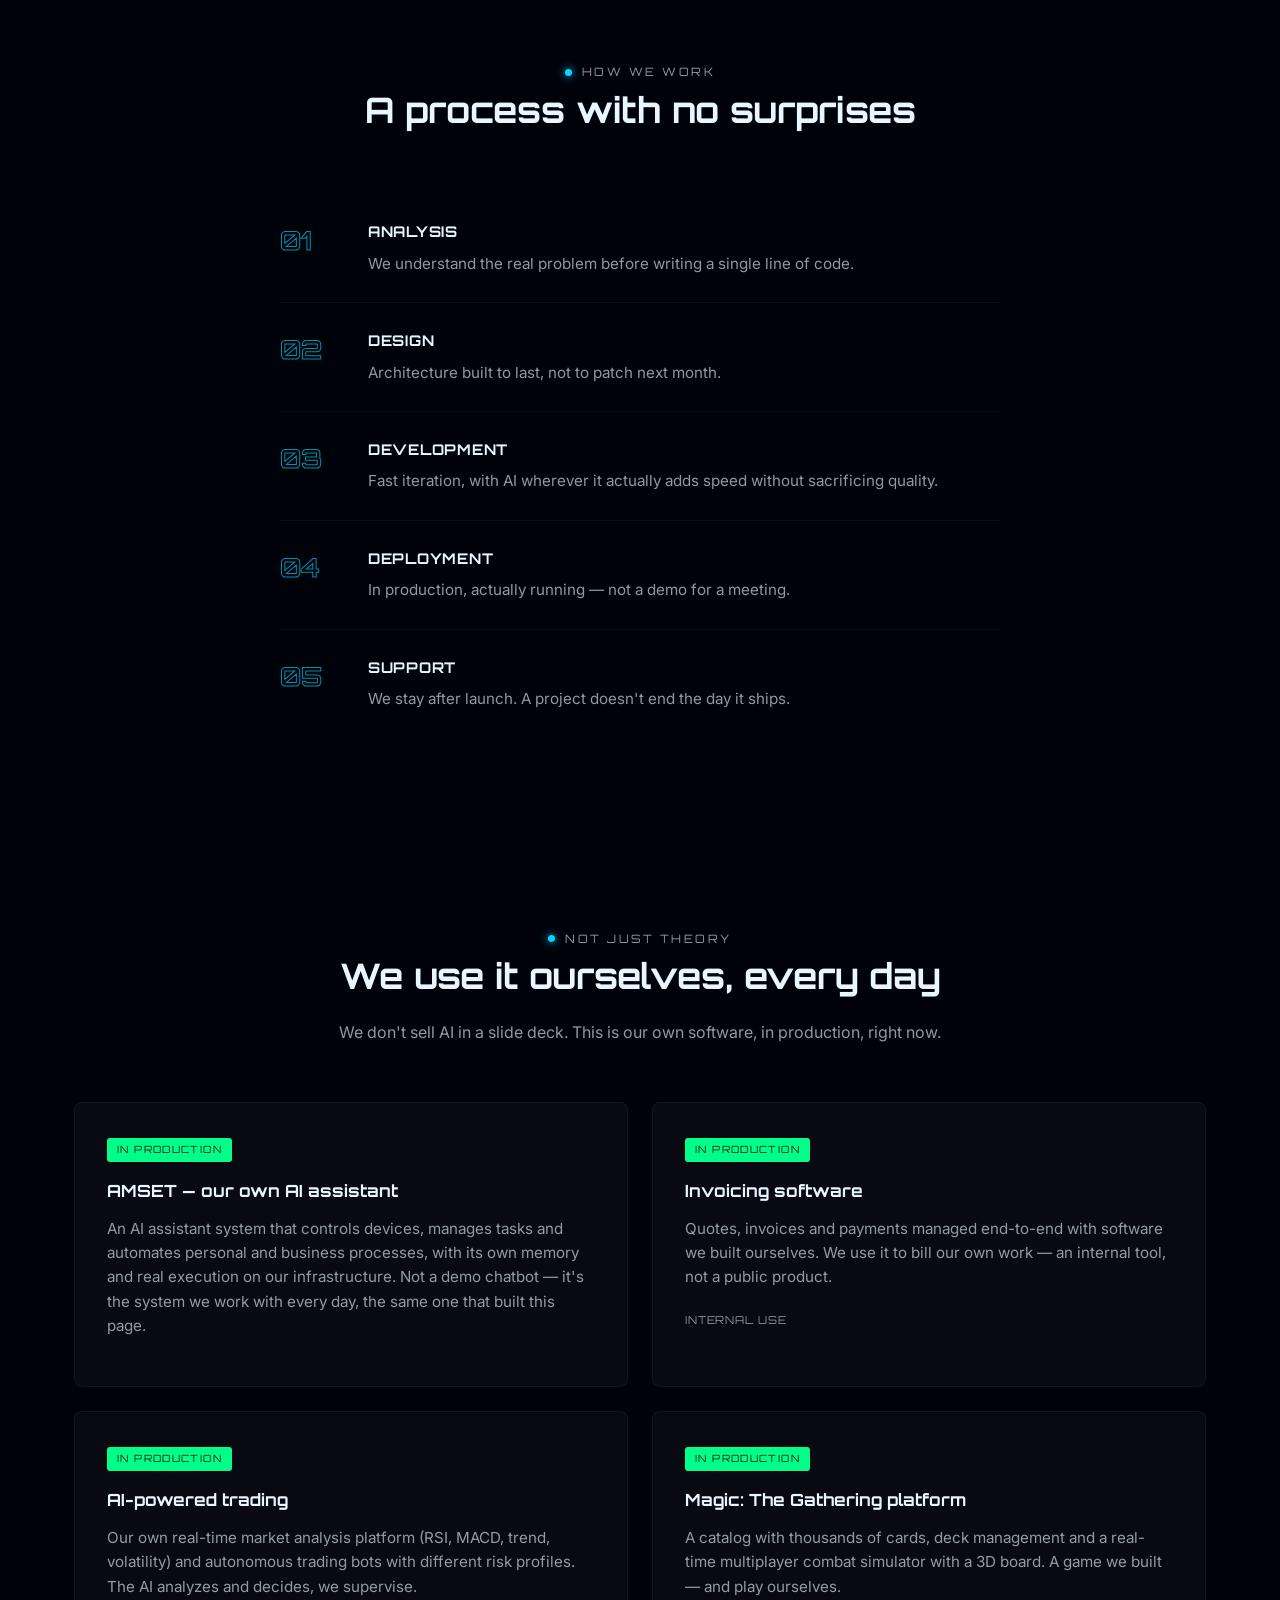
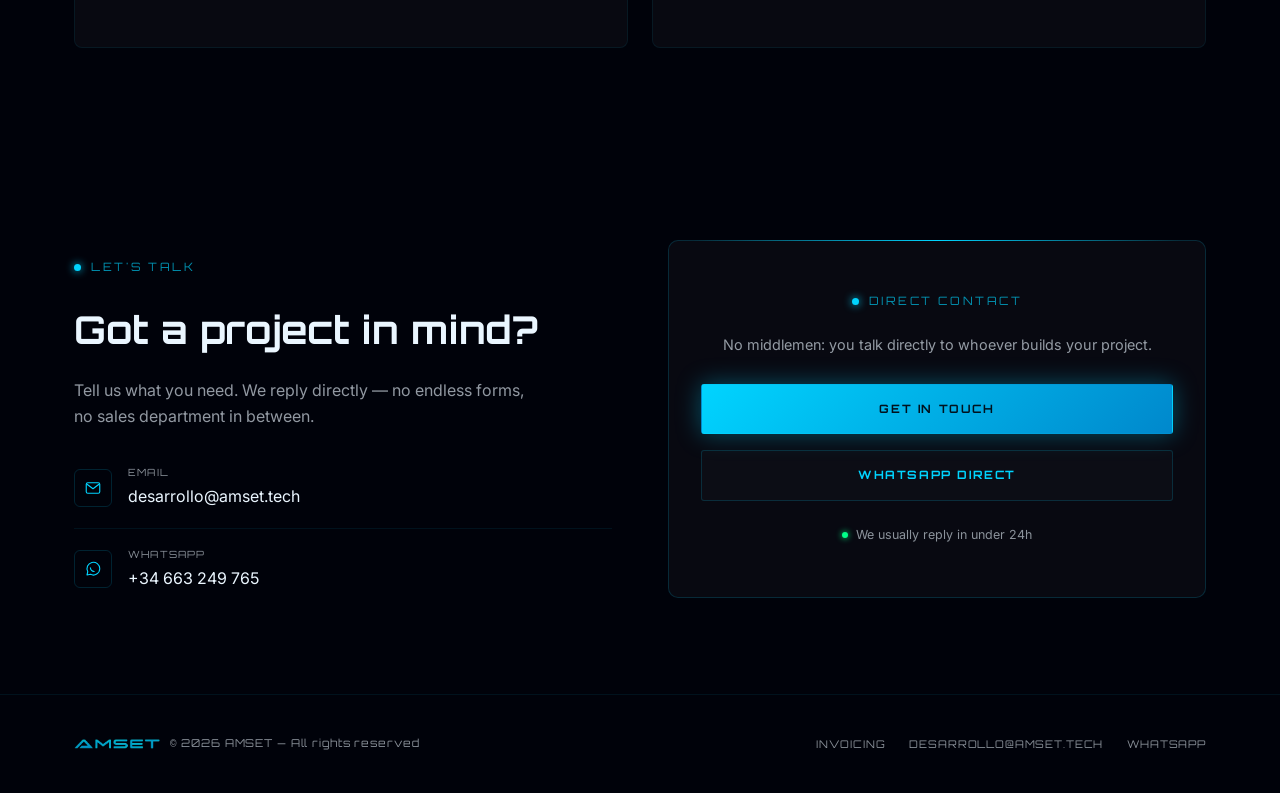
==== commit eb924814: "Rendimiento y accesibilidad: fuentes de Google fuera del CSS (evita render-blocking en cadena) y sub" ====
--- a/en/index.html
+++ b/en/index.html
@@ -6,6 +6,9 @@
   <title>AMSET — Custom software, games and AI automation</title>
   <meta name="description" content="We build custom software, games and AI automation. Real tools — starting with the ones we use ourselves." />
   <link rel="icon" type="image/svg+xml" href="/assets/img/favicon.svg" />
+  <link rel="preconnect" href="https://fonts.googleapis.com" />
+  <link rel="preconnect" href="https://fonts.gstatic.com" crossorigin />
+  <link rel="stylesheet" href="https://fonts.googleapis.com/css2?family=Orbitron:wght@400;700;900&family=Inter:wght@300;400;500;600;700;800&display=swap" />
   <link rel="canonical" href="https://amset.tech/en/" />
   <link rel="alternate" hreflang="es" href="https://amset.tech/" />
   <link rel="alternate" hreflang="en" href="https://amset.tech/en/" />
@@ -14,7 +17,7 @@
   <meta property="og:type" content="website" />
   <meta property="og:url" content="https://amset.tech/en/" />
   <meta property="og:image" content="https://amset.tech/assets/img/logo-texto-2.png" />
-  <link rel="stylesheet" href="/assets/css/style.css?v=3" />
+  <link rel="stylesheet" href="/assets/css/style.css?v=4" />
 </head>
 <body>
 
@@ -243,7 +246,7 @@
     </div>
   </footer>
 
-  <script src="/assets/js/orb.js?v=3"></script>
-  <script src="/assets/js/main.js?v=3"></script>
+  <script src="/assets/js/orb.js?v=4"></script>
+  <script src="/assets/js/main.js?v=4"></script>
 </body>
 </html>
--- a/assets/css/style.css
+++ b/assets/css/style.css
@@ -1,5 +1,3 @@
-@import url('https://fonts.googleapis.com/css2?family=Orbitron:wght@400;700;900&family=Inter:wght@300;400;500;600;700;800&display=swap');
-
 :root {
   --bg: #00020a;
   --bg-panel: rgba(255, 255, 255, 0.03);
@@ -7,11 +5,11 @@
   --border: rgba(0, 212, 255, 0.16);
   --border-soft: rgba(0, 212, 255, 0.08);
   --cyan: #00d4ff;
-  --cyan-soft: rgba(0, 212, 255, 0.55);
+  --cyan-soft: rgba(0, 212, 255, 0.68);
   --violet: #7800ff;
   --text: #eaf6ff;
   --text-dim: rgba(234, 246, 255, 0.62);
-  --text-faint: rgba(234, 246, 255, 0.38);
+  --text-faint: rgba(234, 246, 255, 0.58);
   --font-display: 'Orbitron', monospace;
   --font-body: 'Inter', -apple-system, sans-serif;
   --max-w: 1180px;
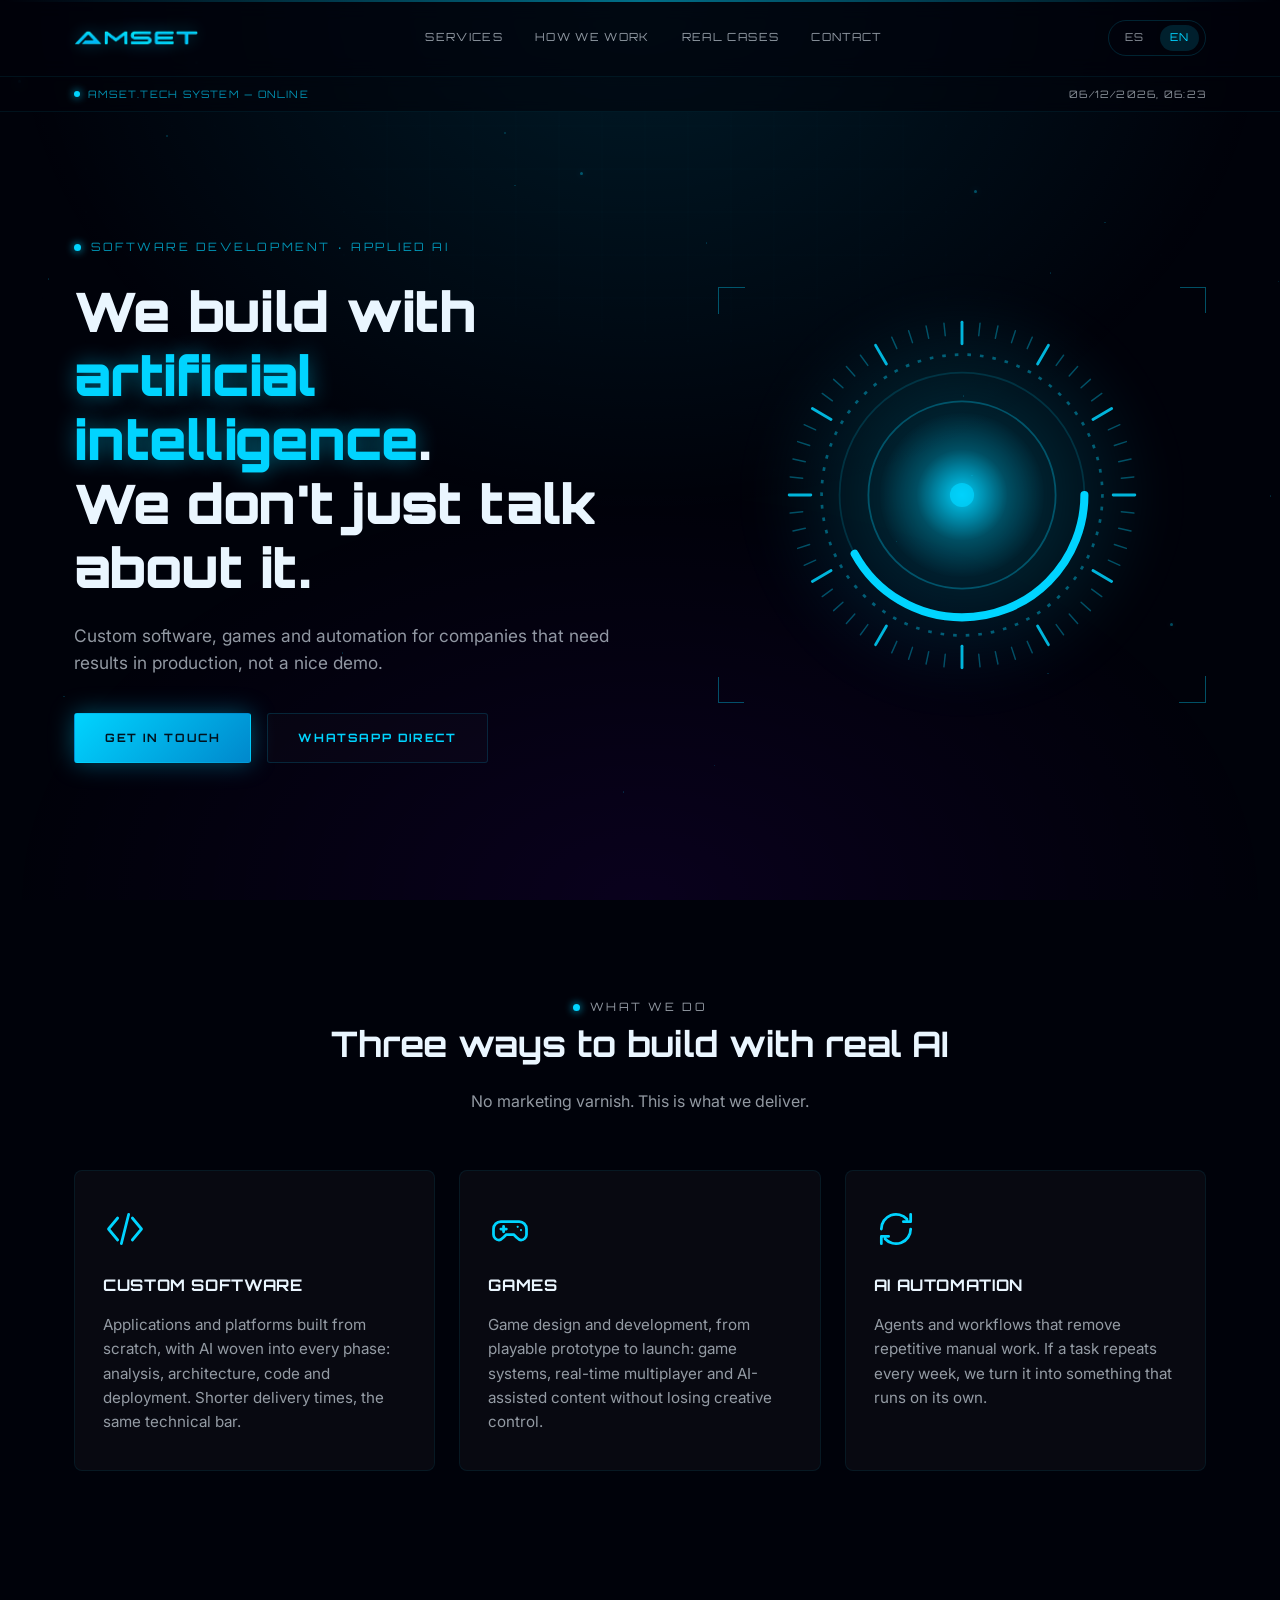
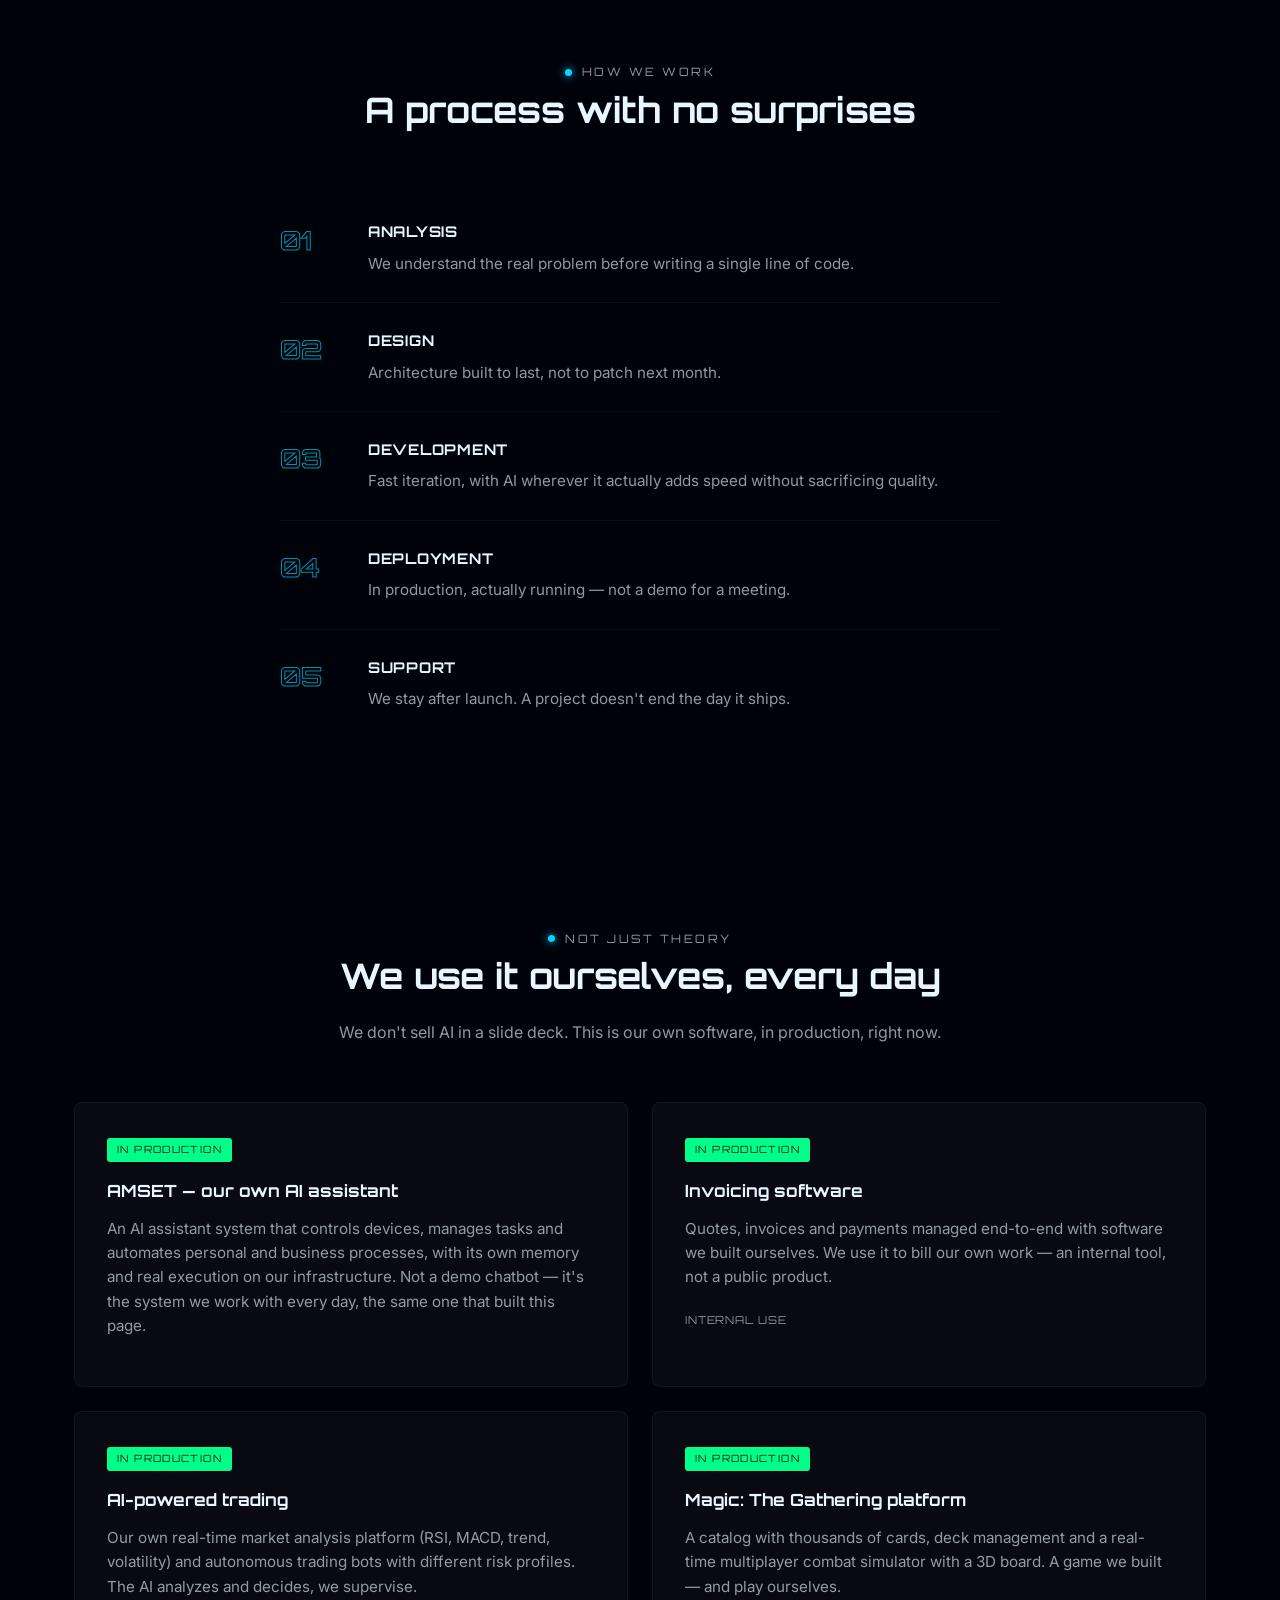
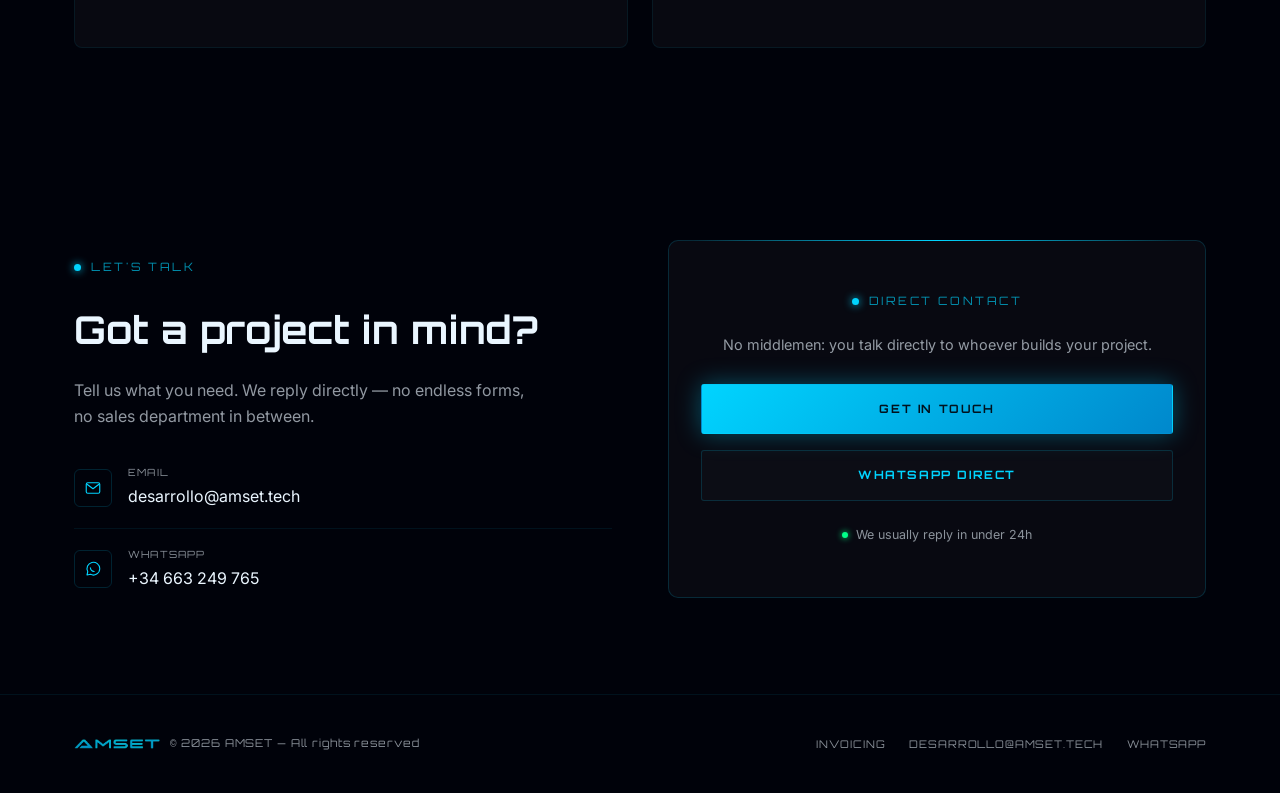
==== commit 8bb78022: "SEO: robots.txt, sitemap.xml, Twitter Cards, og:site_name/locale y datos estructurados Organization " ====
--- a/en/index.html
+++ b/en/index.html
@@ -15,9 +15,27 @@
   <meta property="og:title" content="AMSET — Custom software, games and AI automation" />
   <meta property="og:description" content="We build with artificial intelligence. We don't just talk about it." />
   <meta property="og:type" content="website" />
+  <meta property="og:site_name" content="AMSET" />
+  <meta property="og:locale" content="en_US" />
+  <meta property="og:locale:alternate" content="es_ES" />
   <meta property="og:url" content="https://amset.tech/en/" />
   <meta property="og:image" content="https://amset.tech/assets/img/logo-texto-2.png" />
+  <meta name="twitter:card" content="summary_large_image" />
+  <meta name="twitter:title" content="AMSET — Custom software, games and AI automation" />
+  <meta name="twitter:description" content="We build with artificial intelligence. We don't just talk about it." />
+  <meta name="twitter:image" content="https://amset.tech/assets/img/logo-texto-2.png" />
   <link rel="stylesheet" href="/assets/css/style.css?v=4" />
+  <script type="application/ld+json">
+  {
+    "@context": "https://schema.org",
+    "@type": "Organization",
+    "name": "AMSET",
+    "url": "https://amset.tech",
+    "logo": "https://amset.tech/assets/img/logo-texto-2.png",
+    "description": "Custom software, games and AI automation development.",
+    "email": "desarrollo@amset.tech"
+  }
+  </script>
 </head>
 <body>
 
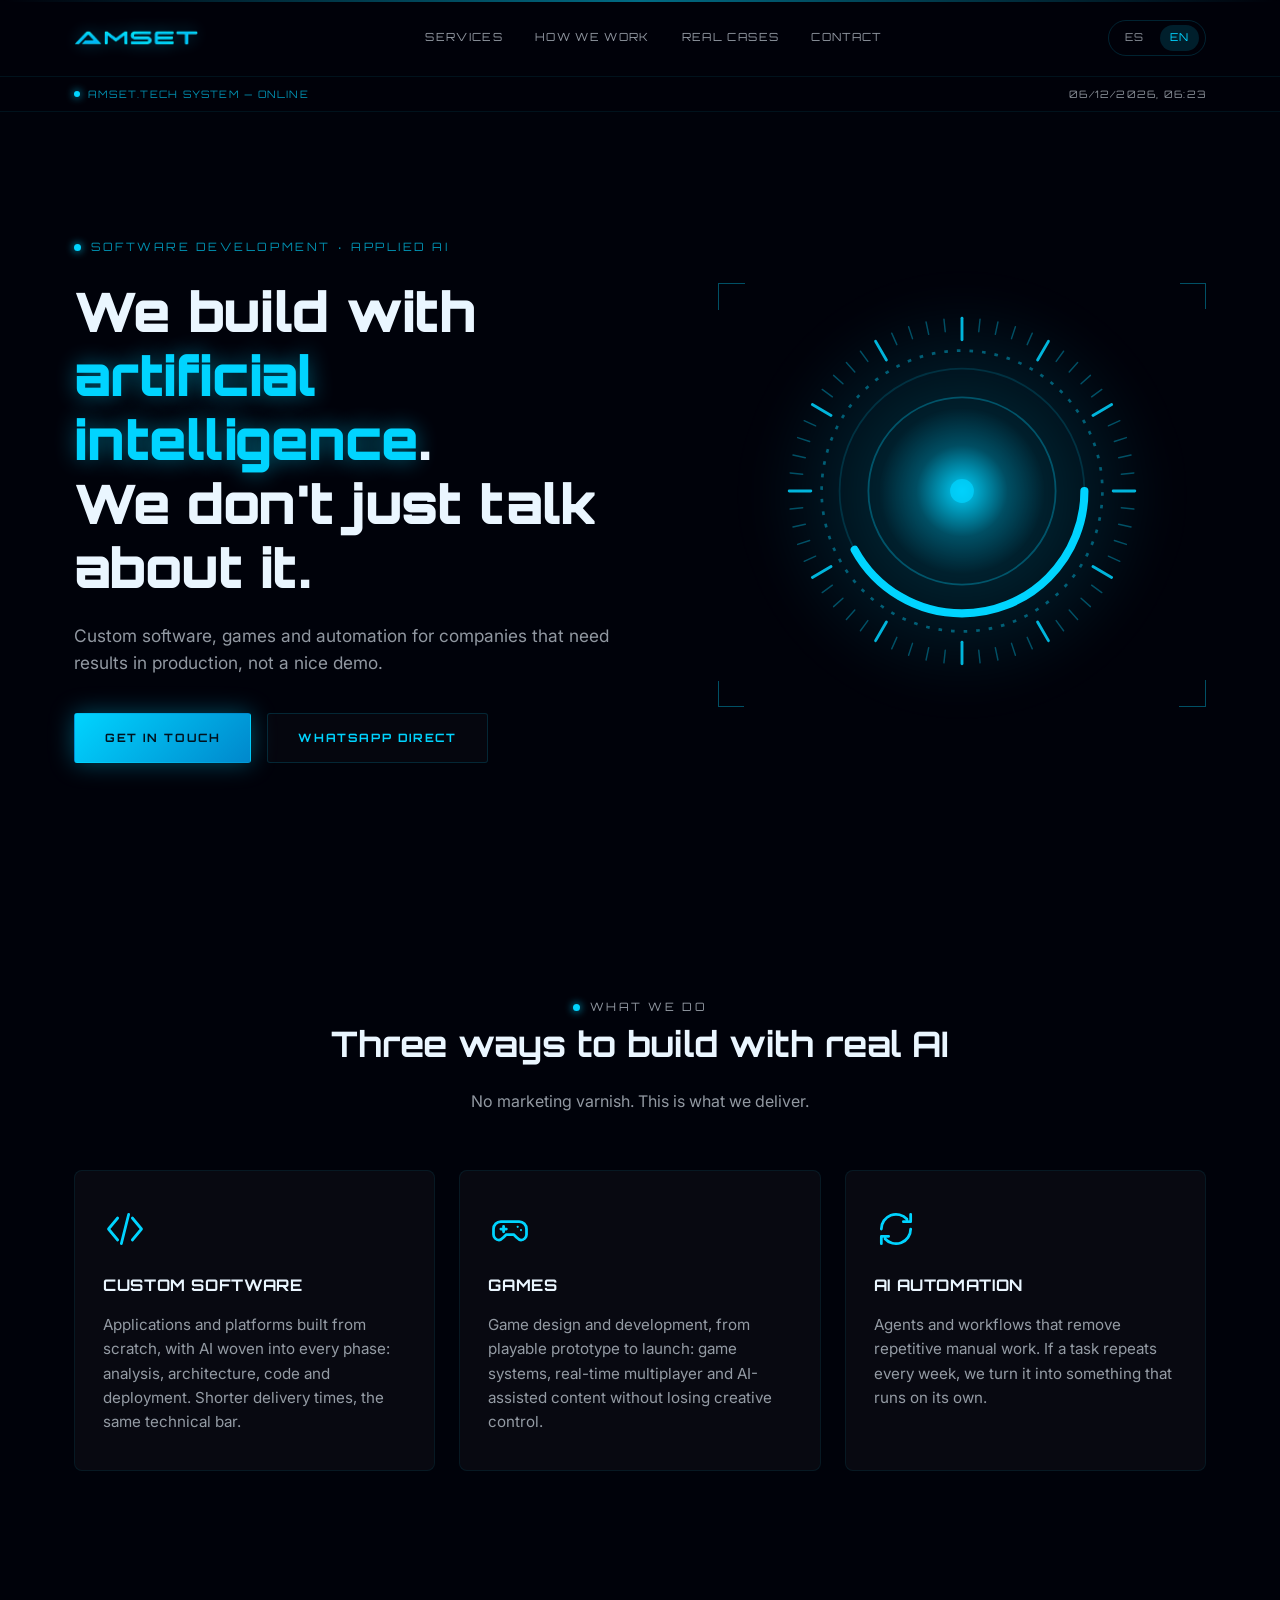
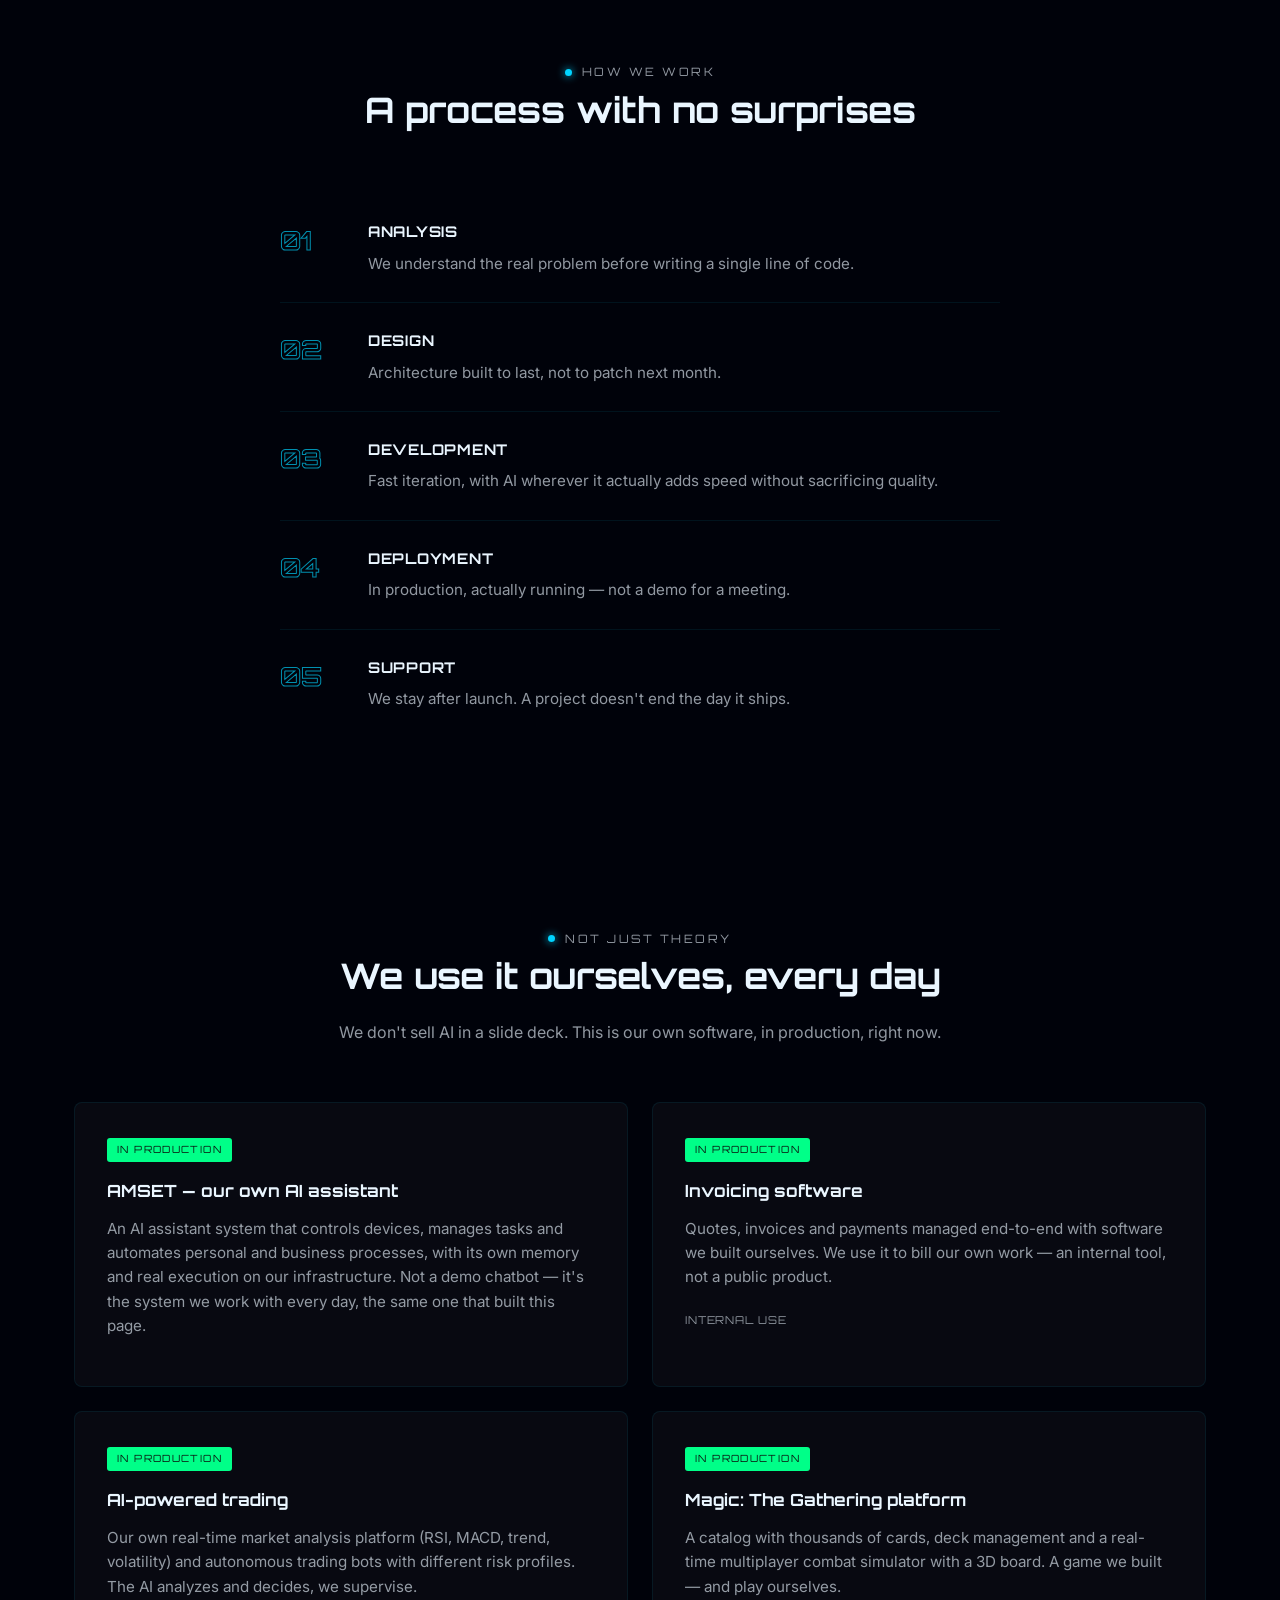
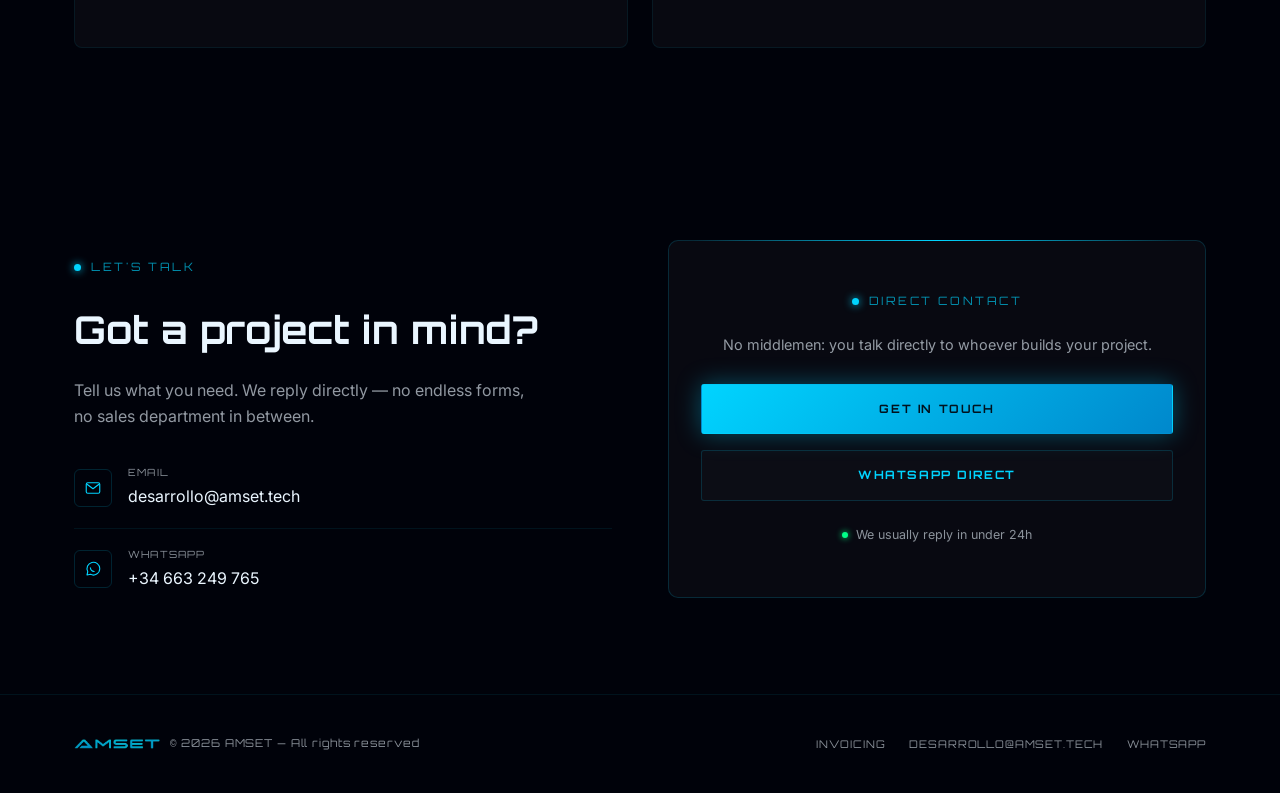
==== commit 055c4436: "Corrige desborde horizontal en movil: la bolita forzaba 360px fijos dentro de una columna grid mas e" ====
--- a/en/index.html
+++ b/en/index.html
@@ -24,7 +24,7 @@
   <meta name="twitter:title" content="AMSET — Custom software, games and AI automation" />
   <meta name="twitter:description" content="We build with artificial intelligence. We don't just talk about it." />
   <meta name="twitter:image" content="https://amset.tech/assets/img/logo-texto-2.png" />
-  <link rel="stylesheet" href="/assets/css/style.css?v=4" />
+  <link rel="stylesheet" href="/assets/css/style.css?v=5" />
   <script type="application/ld+json">
   {
     "@context": "https://schema.org",
@@ -264,7 +264,7 @@
     </div>
   </footer>
 
-  <script src="/assets/js/orb.js?v=4"></script>
-  <script src="/assets/js/main.js?v=4"></script>
+  <script src="/assets/js/orb.js?v=5"></script>
+  <script src="/assets/js/main.js?v=5"></script>
 </body>
 </html>
--- a/assets/css/style.css
+++ b/assets/css/style.css
@@ -17,7 +17,12 @@
 
 * { box-sizing: border-box; }
 
-html { scroll-behavior: smooth; }
+html {
+  scroll-behavior: smooth;
+  background: var(--bg);
+  overflow-x: hidden;
+  max-width: 100vw;
+}
 
 body {
   margin: 0;
@@ -28,6 +33,7 @@
   line-height: 1.6;
   -webkit-font-smoothing: antialiased;
   overflow-x: hidden;
+  max-width: 100vw;
 }
 
 img { max-width: 100%; display: block; }
@@ -246,6 +252,8 @@
   width: 100%;
 }
 
+.hero .wrap > * { min-width: 0; }
+
 .eyebrow {
   font-family: var(--font-display);
   font-size: 0.72rem;
@@ -582,7 +590,7 @@
   .eyebrow { justify-content: center; }
   .hero p.lead { margin-left: auto; margin-right: auto; }
   .hero .btn-row { justify-content: center; }
-  .hero-visual { order: -1; }
+  .hero-visual { order: -1; padding: 12px; }
   .services-grid { grid-template-columns: 1fr; }
   .proof-grid { grid-template-columns: 1fr; }
   .nav-links {
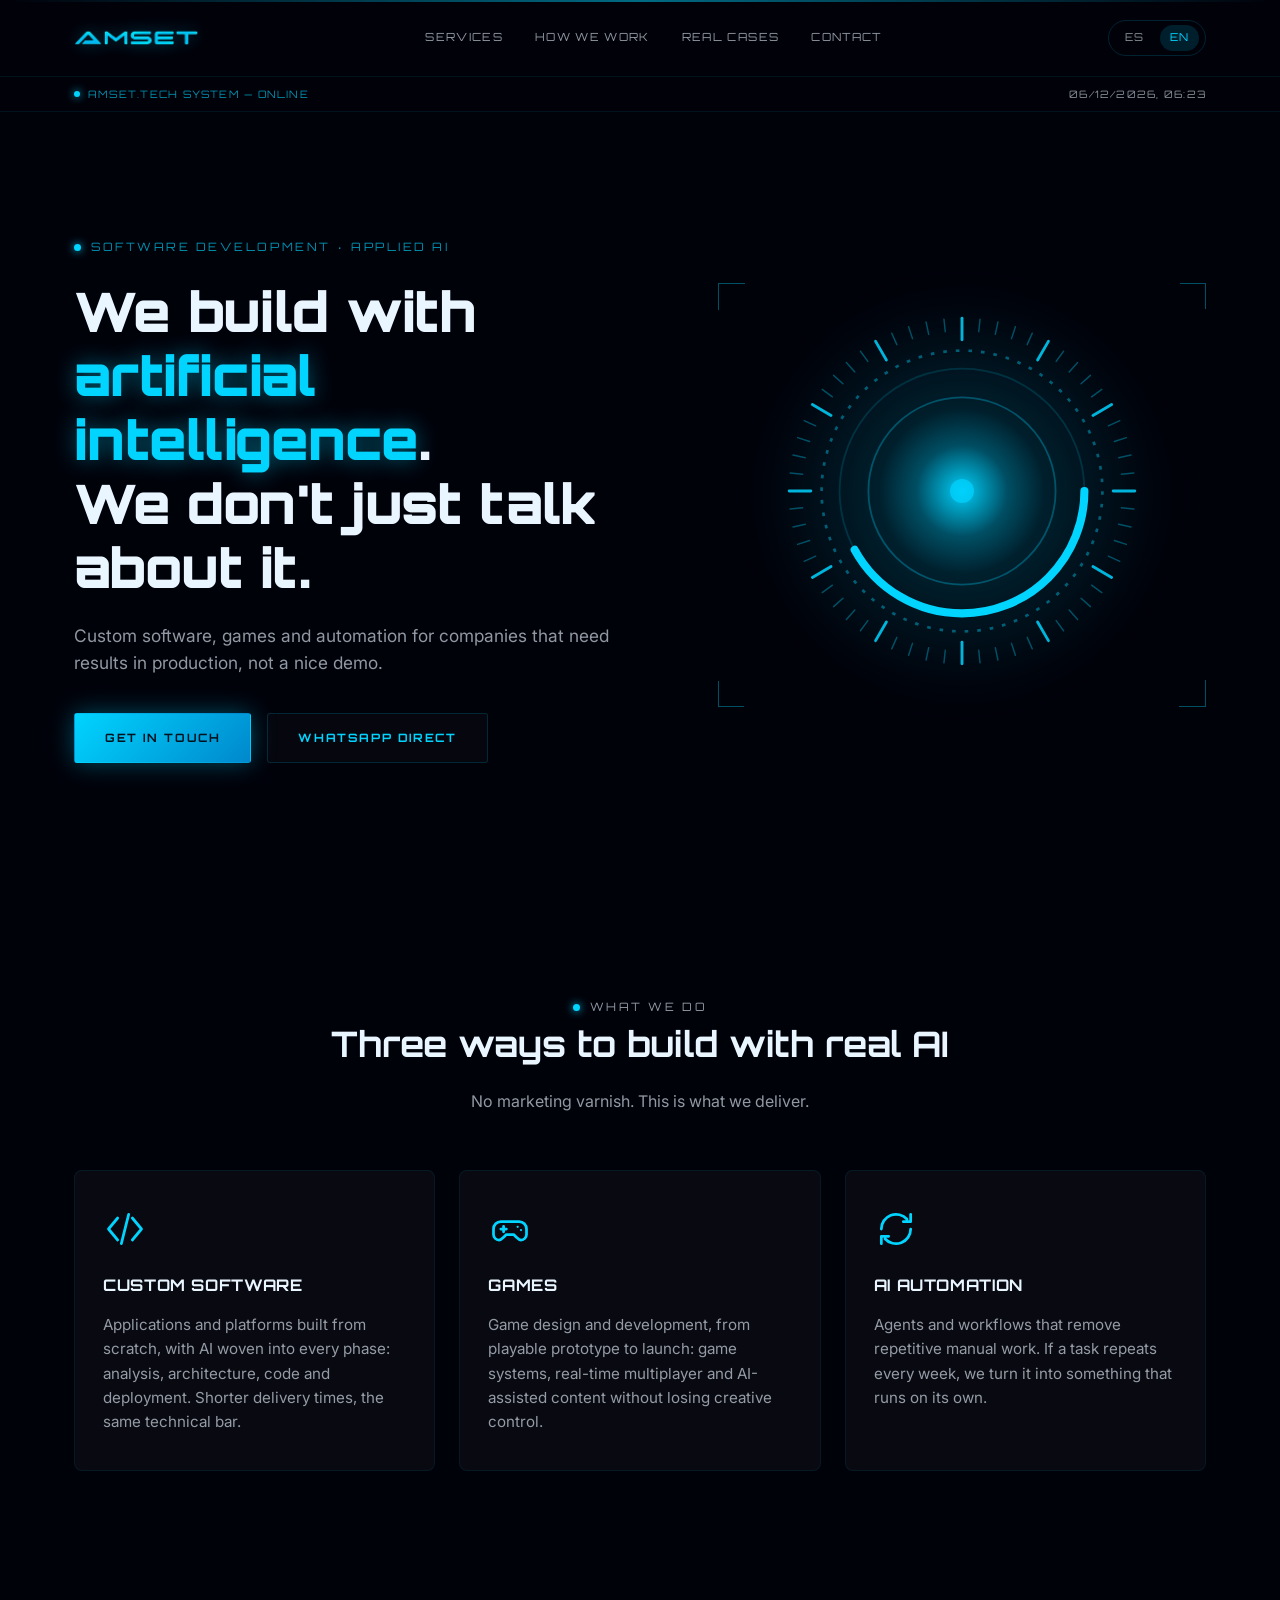
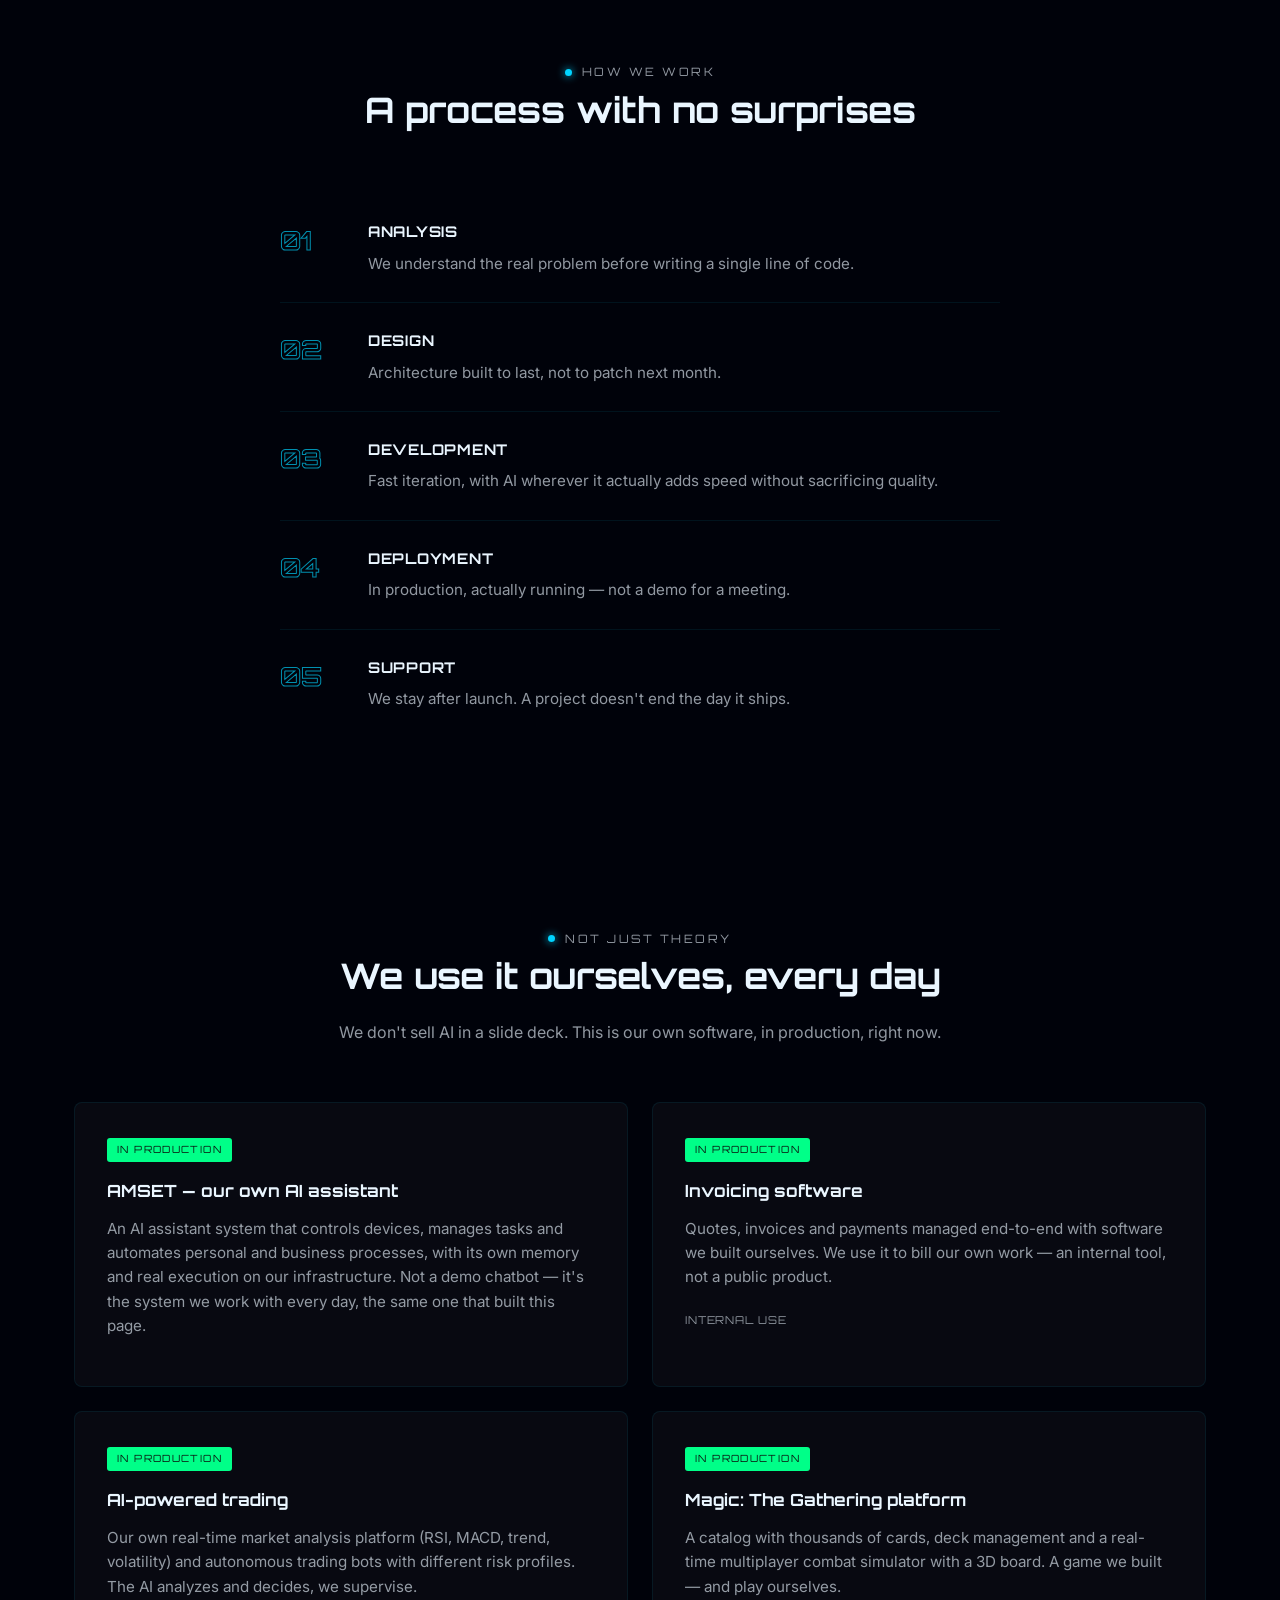
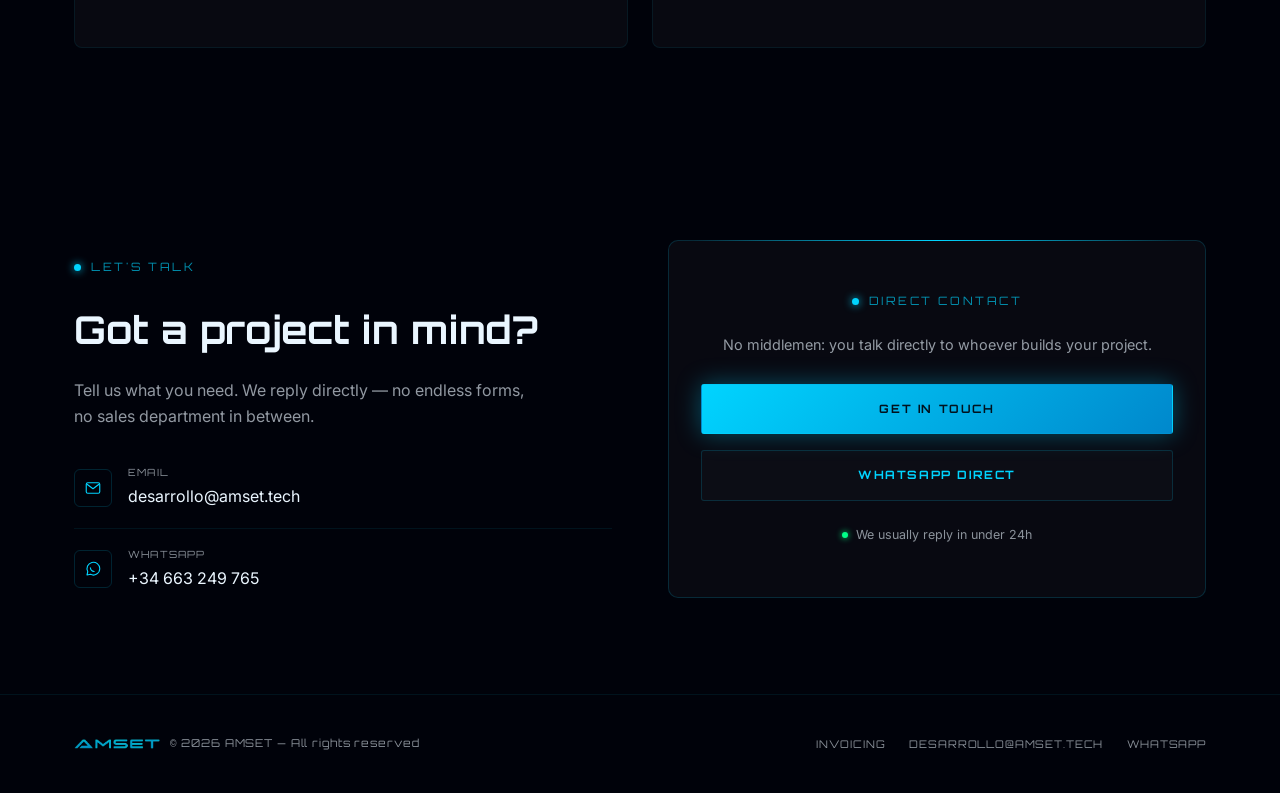
==== commit 67219fb5: "Corrige la imagen de vista previa social: genera og-image-es/en.png reales a 1200x630 (el logo alarg" ====
--- a/en/index.html
+++ b/en/index.html
@@ -19,11 +19,14 @@
   <meta property="og:locale" content="en_US" />
   <meta property="og:locale:alternate" content="es_ES" />
   <meta property="og:url" content="https://amset.tech/en/" />
-  <meta property="og:image" content="https://amset.tech/assets/img/logo-texto-2.png" />
+  <meta property="og:image" content="https://amset.tech/assets/img/og-image-en.png" />
+  <meta property="og:image:width" content="1200" />
+  <meta property="og:image:height" content="630" />
+  <meta property="og:image:alt" content="AMSET — We build with artificial intelligence. We don't just talk about it." />
   <meta name="twitter:card" content="summary_large_image" />
   <meta name="twitter:title" content="AMSET — Custom software, games and AI automation" />
   <meta name="twitter:description" content="We build with artificial intelligence. We don't just talk about it." />
-  <meta name="twitter:image" content="https://amset.tech/assets/img/logo-texto-2.png" />
+  <meta name="twitter:image" content="https://amset.tech/assets/img/og-image-en.png" />
   <link rel="stylesheet" href="/assets/css/style.css?v=5" />
   <script type="application/ld+json">
   {
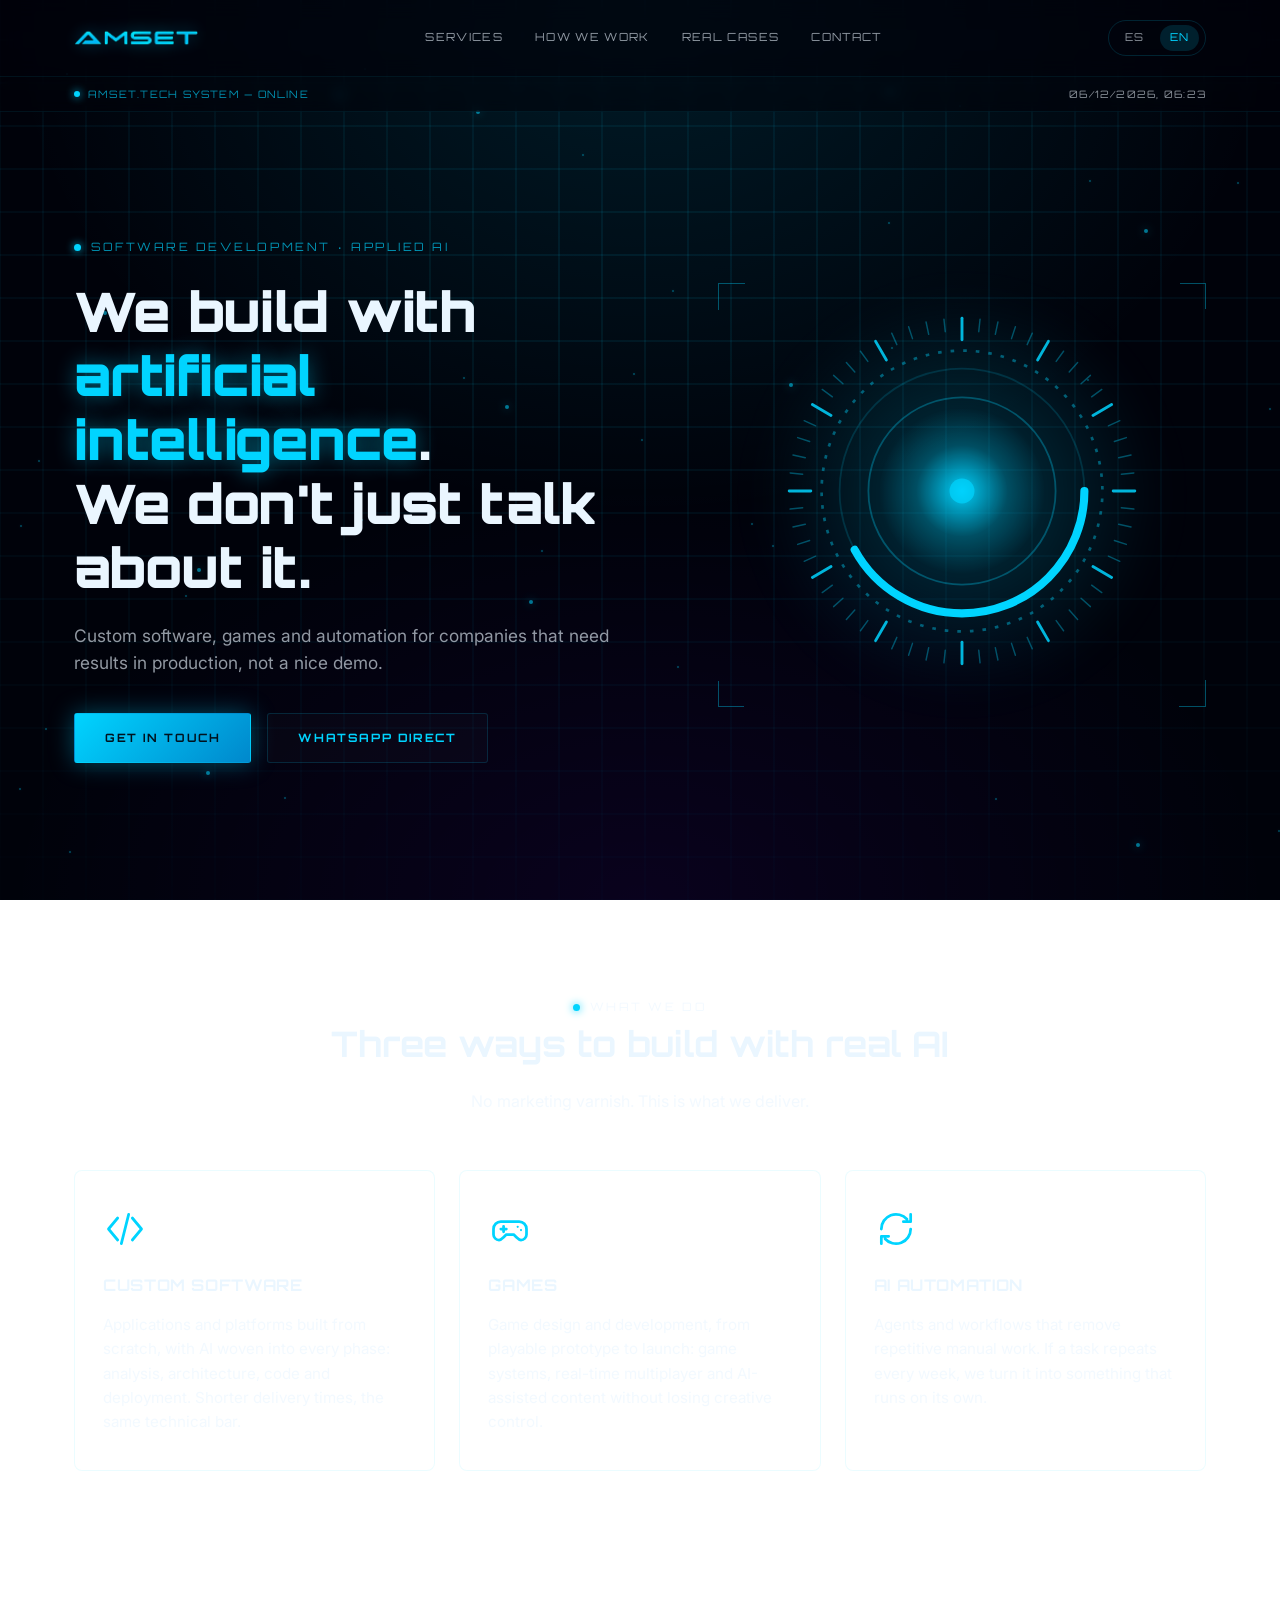
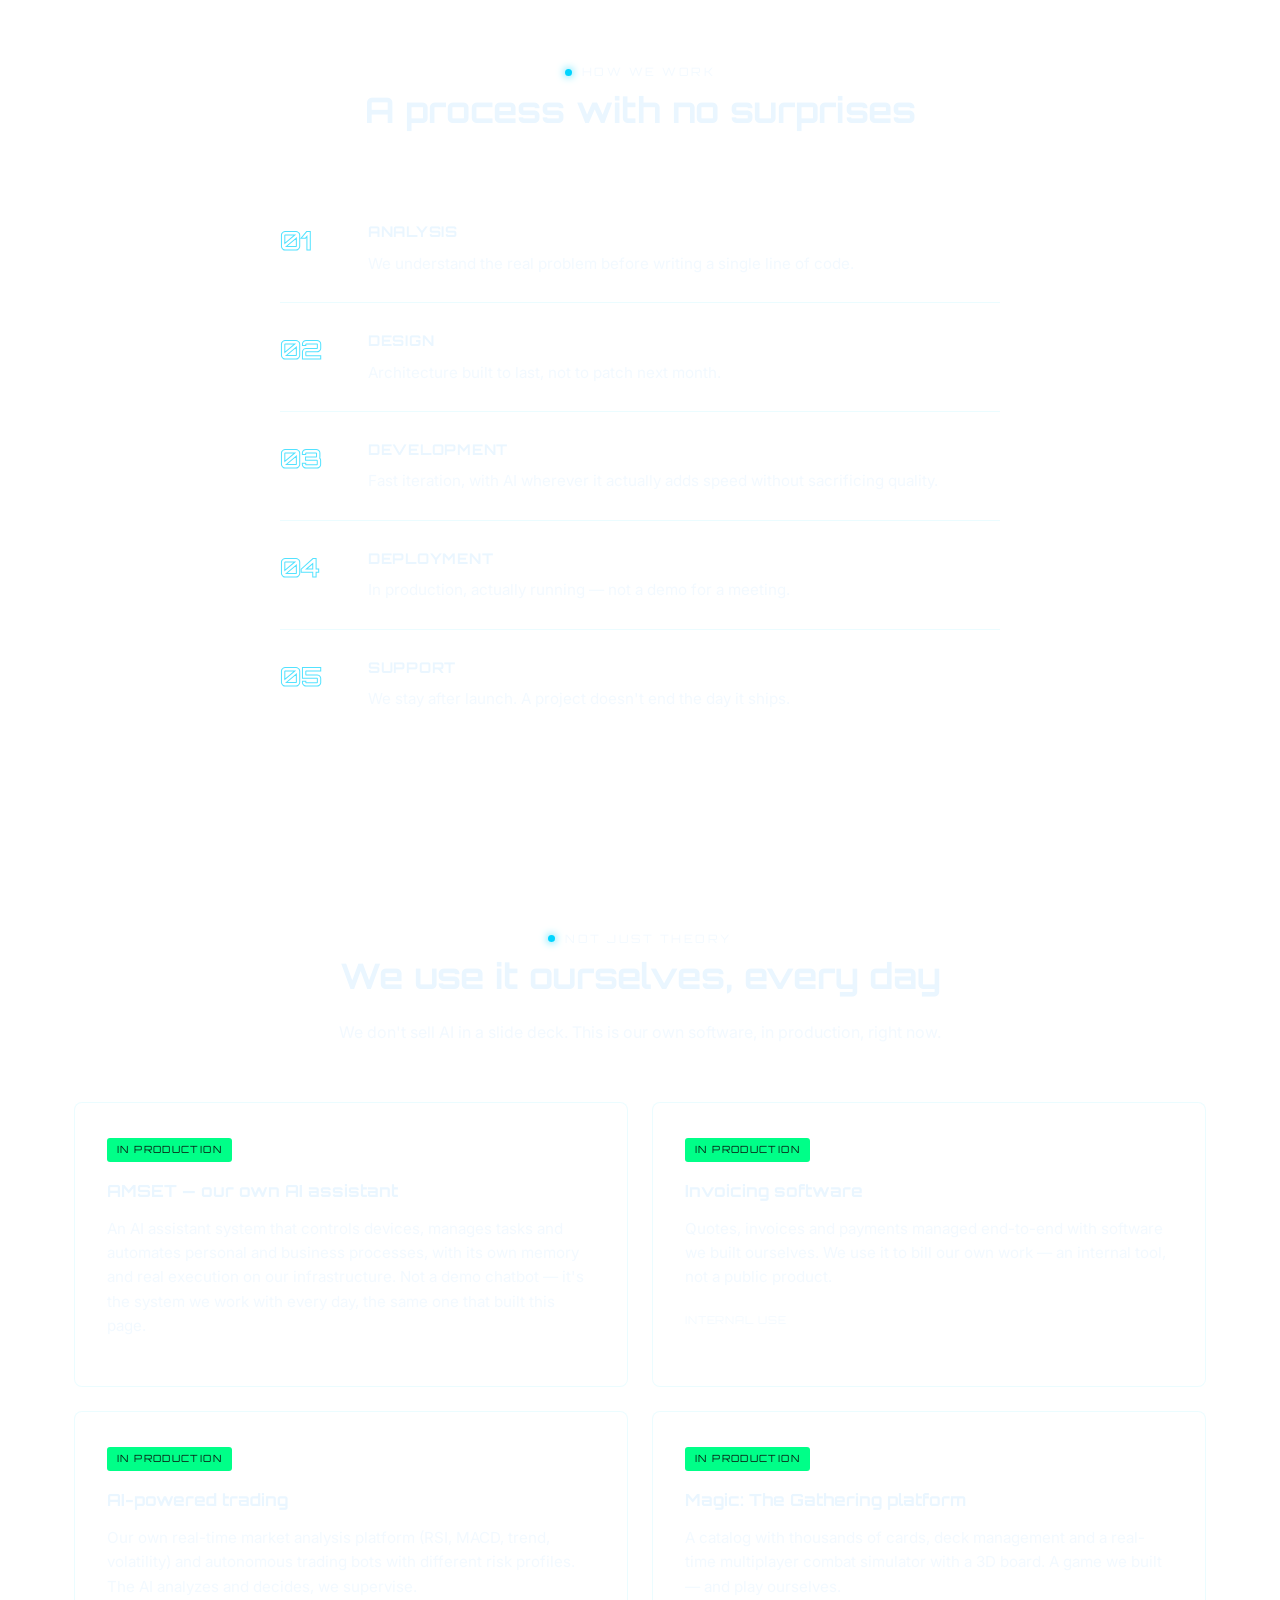
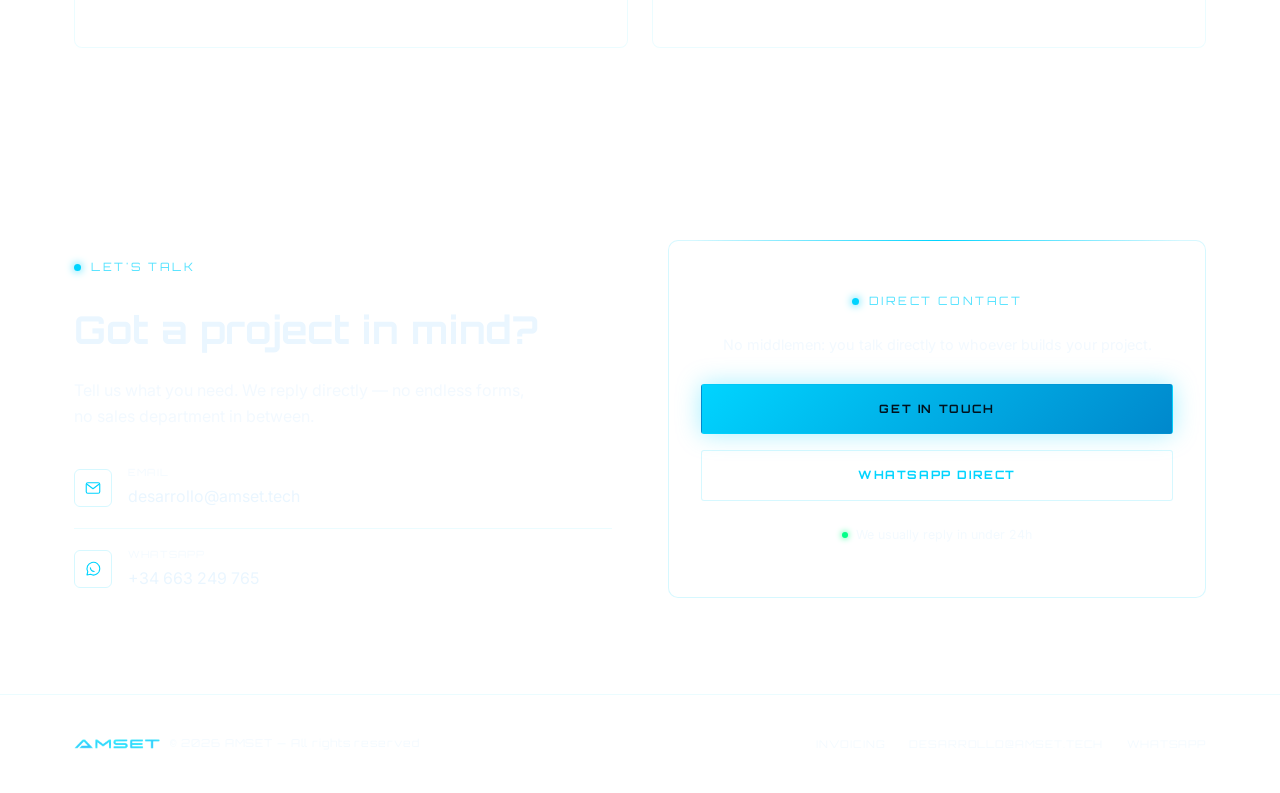
==== commit a1377b6e: "Arregla el fondo invisible: z-index negativo del bg-scene quedaba detras del propio background de ht" ====
--- a/en/index.html
+++ b/en/index.html
@@ -27,7 +27,7 @@
   <meta name="twitter:title" content="AMSET — Custom software, games and AI automation" />
   <meta name="twitter:description" content="We build with artificial intelligence. We don't just talk about it." />
   <meta name="twitter:image" content="https://amset.tech/assets/img/og-image-en.png" />
-  <link rel="stylesheet" href="/assets/css/style.css?v=5" />
+  <link rel="stylesheet" href="/assets/css/style.css?v=7" />
   <script type="application/ld+json">
   {
     "@context": "https://schema.org",
@@ -41,8 +41,6 @@
   </script>
 </head>
 <body>
-
-  <div class="scanline-overlay"></div>
 
   <div class="bg-scene">
     <div class="bg-glow-top"></div>
@@ -267,7 +265,7 @@
     </div>
   </footer>
 
-  <script src="/assets/js/orb.js?v=5"></script>
-  <script src="/assets/js/main.js?v=5"></script>
+  <script src="/assets/js/orb.js?v=7"></script>
+  <script src="/assets/js/main.js?v=7"></script>
 </body>
 </html>
--- a/assets/css/style.css
+++ b/assets/css/style.css
@@ -19,14 +19,12 @@
 
 html {
   scroll-behavior: smooth;
-  background: var(--bg);
   overflow-x: hidden;
   max-width: 100vw;
 }
 
 body {
   margin: 0;
-  background: var(--bg);
   color: var(--text);
   font-family: var(--font-body);
   font-size: 16px;
@@ -42,7 +40,14 @@
 
 .wrap { max-width: var(--max-w); margin: 0 auto; padding: 0 24px; }
 
-/* ---------- fondo "sala de control" ---------- */
+/* ---------- fondo "sala de control" ----------
+   El color base vive AQUI (no en html/body): un position:fixed con z-index
+   negativo pinta por DEBAJO del propio background de <body>/<html> en la
+   mayoria de motores (el "canvas" del documento se pinta antes que
+   cualquier descendiente con z-index negativo) - si html/body tuvieran su
+   propio background solido, taparia esta capa entera y la rejilla/particulas
+   quedarian invisibles aunque el CSS este bien. Comprobado en vivo: quitando
+   el background de html/body la rejilla aparece al instante. */
 
 .bg-scene {
   position: fixed;
@@ -50,6 +55,7 @@
   z-index: -1;
   overflow: hidden;
   pointer-events: none;
+  background: var(--bg);
 }
 
 .bg-glow-top {
@@ -69,12 +75,12 @@
 .bg-grid {
   position: absolute;
   inset: 0;
-  opacity: 0.5;
+  opacity: 1;
   background-image:
-    repeating-linear-gradient(0deg, rgba(0, 212, 255, 0.035) 0px, transparent 1px, transparent 42px, rgba(0, 212, 255, 0.035) 43px),
-    repeating-linear-gradient(90deg, rgba(0, 212, 255, 0.035) 0px, transparent 1px, transparent 42px, rgba(0, 212, 255, 0.035) 43px);
-  mask-image: radial-gradient(ellipse 80% 60% at 50% 20%, black 0%, transparent 75%);
-  -webkit-mask-image: radial-gradient(ellipse 80% 60% at 50% 20%, black 0%, transparent 75%);
+    repeating-linear-gradient(0deg, rgba(0, 212, 255, 0.16) 0px, transparent 1px, transparent 42px, rgba(0, 212, 255, 0.16) 43px),
+    repeating-linear-gradient(90deg, rgba(0, 212, 255, 0.16) 0px, transparent 1px, transparent 42px, rgba(0, 212, 255, 0.16) 43px);
+  mask-image: radial-gradient(ellipse 130% 90% at 50% 30%, black 0%, transparent 95%);
+  -webkit-mask-image: radial-gradient(ellipse 130% 90% at 50% 30%, black 0%, transparent 95%);
 }
 
 .bg-particles { position: absolute; inset: 0; }
@@ -89,23 +95,6 @@
 @keyframes amset-float {
   0%, 100% { transform: translateY(0px); }
   50% { transform: translateY(-20px); }
-}
-
-.scanline-overlay {
-  position: fixed;
-  top: 0; left: 0; right: 0;
-  height: 2px;
-  background: linear-gradient(90deg, transparent, rgba(0, 212, 255, 0.5), transparent);
-  animation: amset-scanline 9s linear infinite;
-  pointer-events: none;
-  z-index: 50;
-}
-
-@keyframes amset-scanline {
-  0% { transform: translateY(0); opacity: 0; }
-  5% { opacity: 1; }
-  95% { opacity: 1; }
-  100% { transform: translateY(100vh); opacity: 0; }
 }
 
 /* ---------- header ---------- */
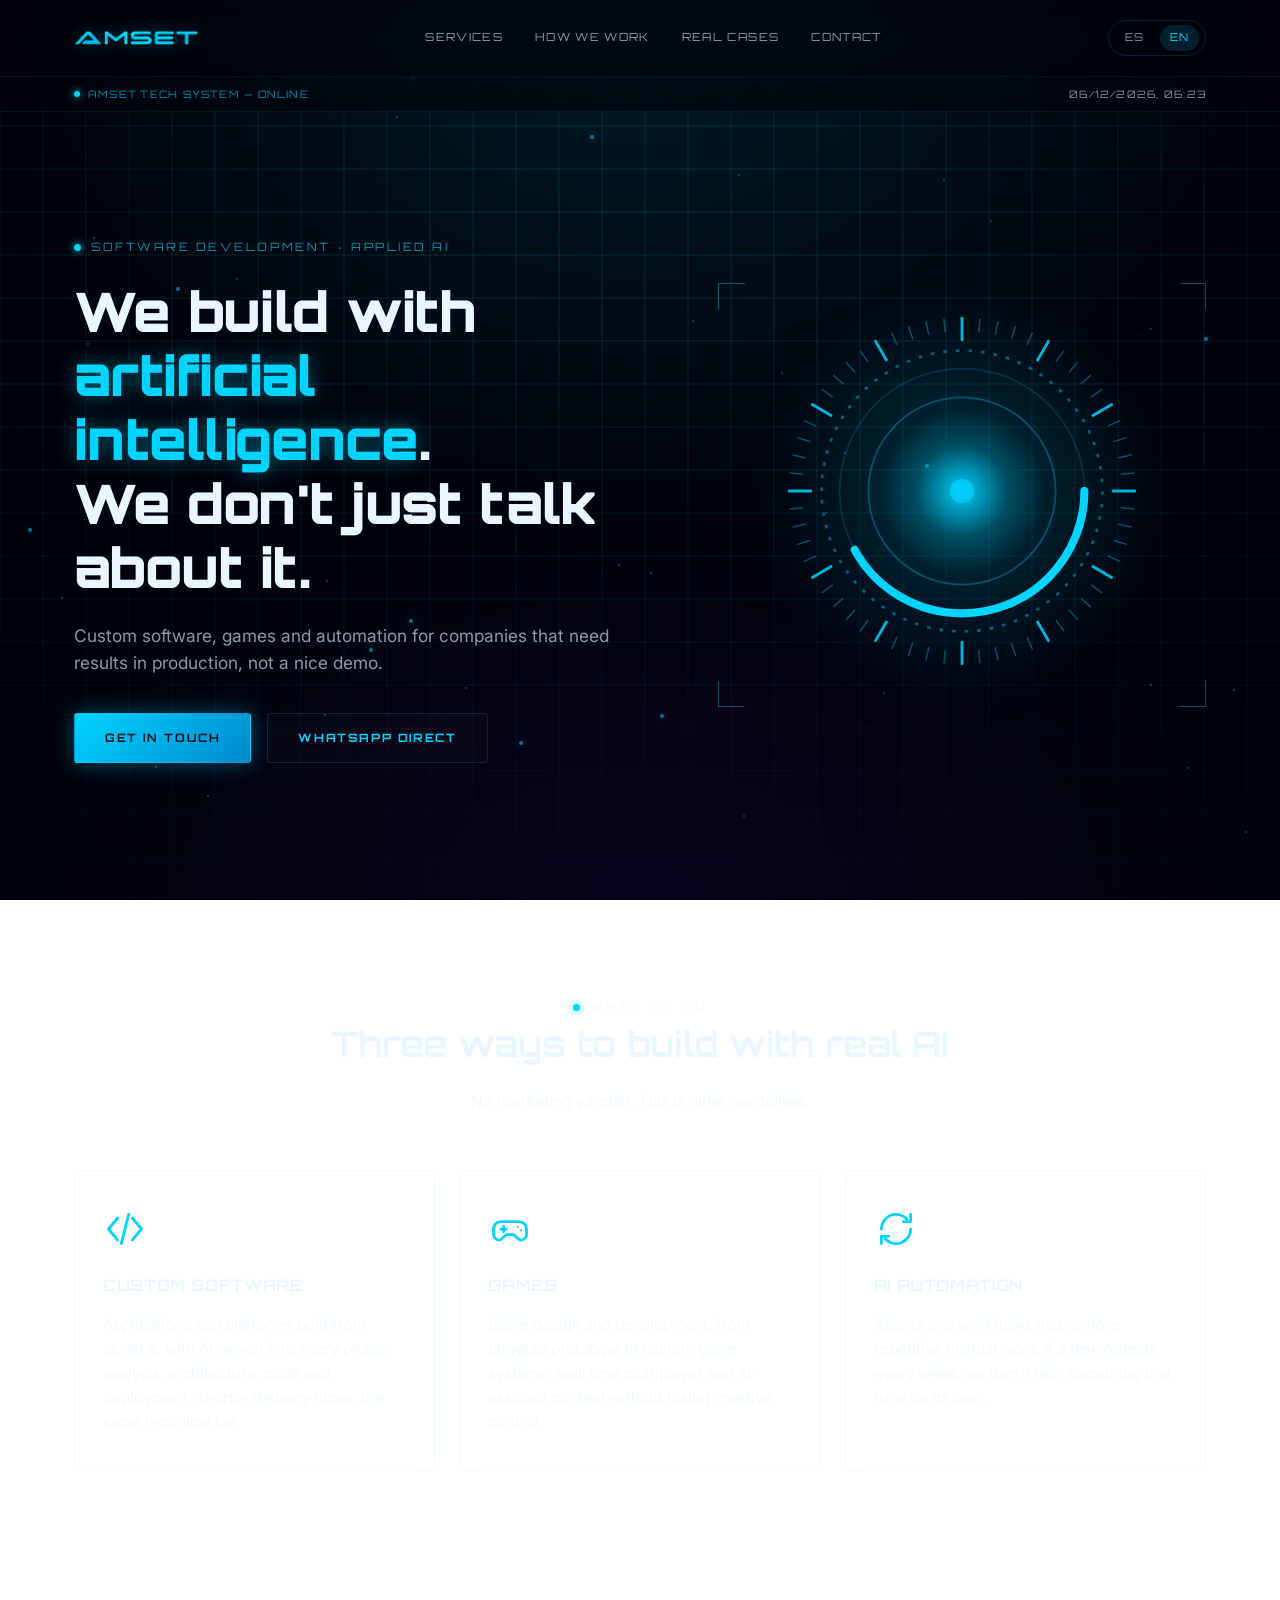
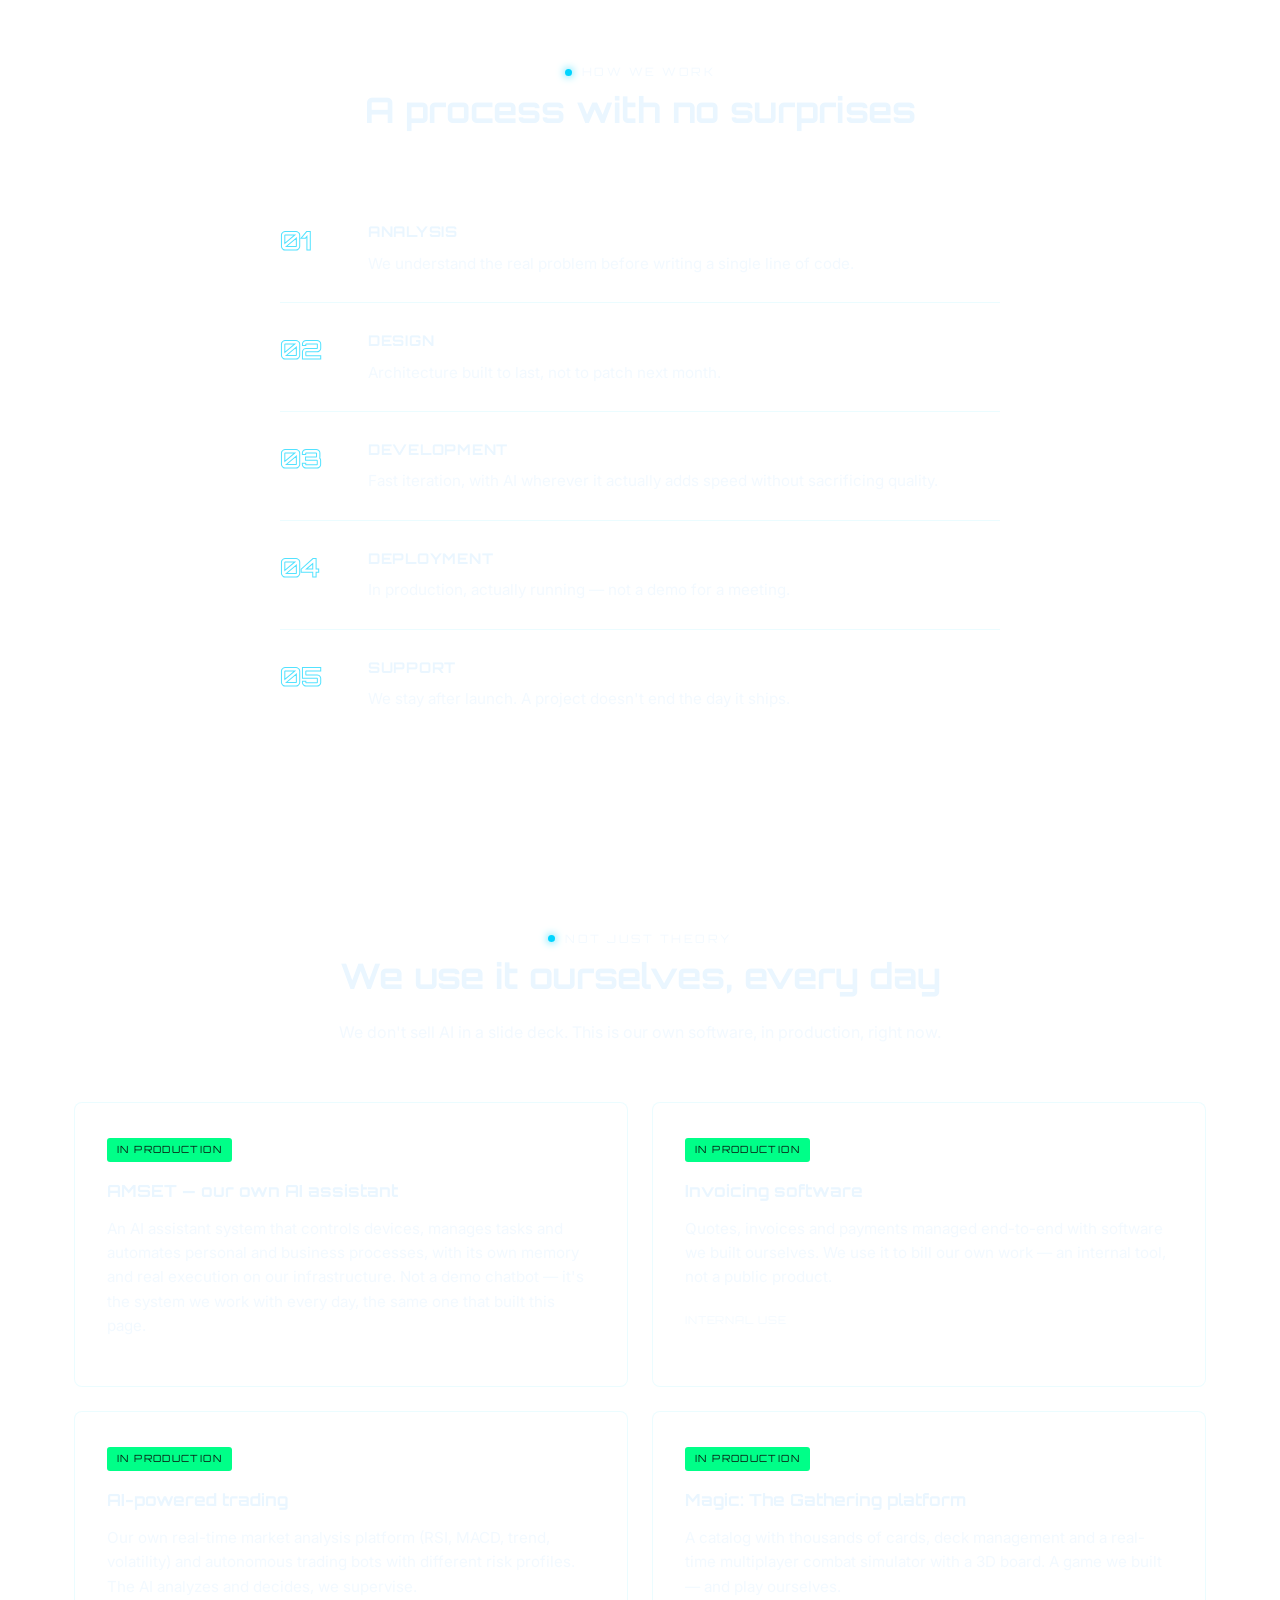
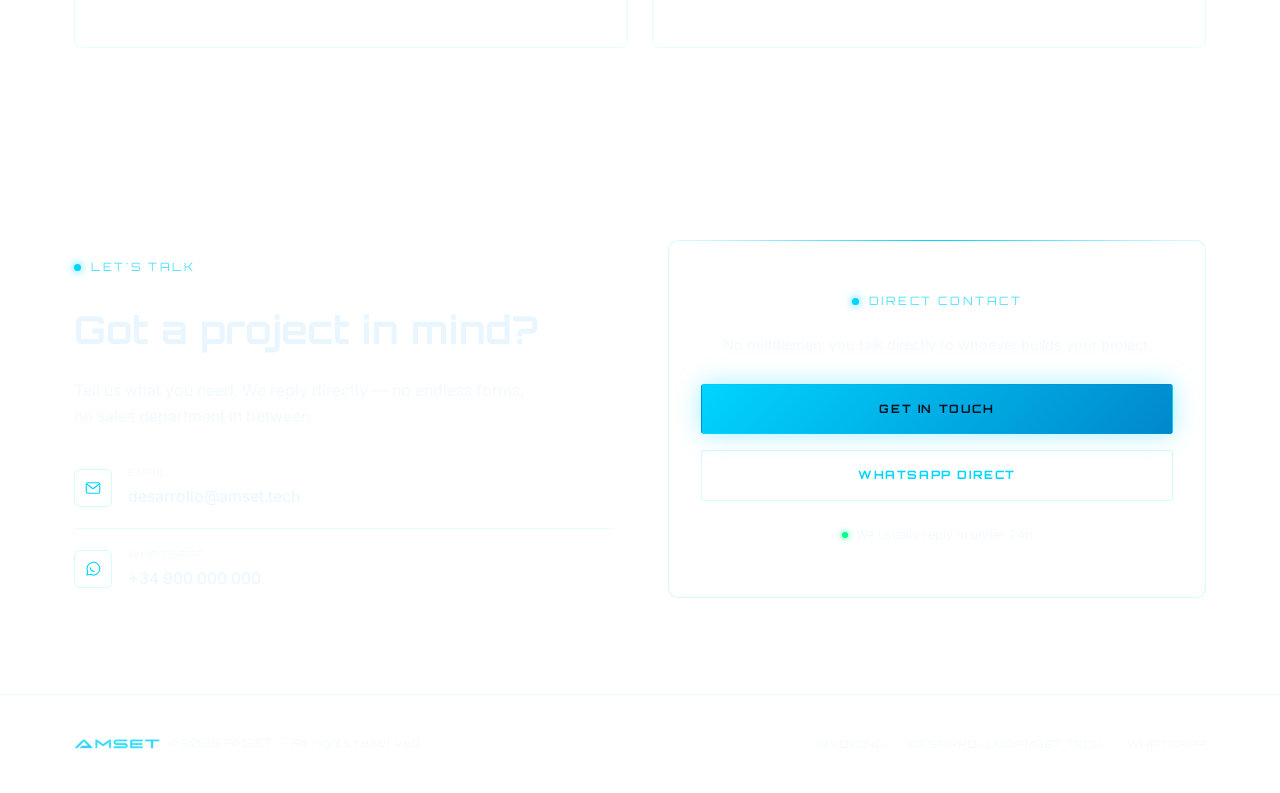
==== commit 271eb552: "Sustituye el numero de WhatsApp personal real por uno generico de marcador de posicion, hasta tener " ====
--- a/en/index.html
+++ b/en/index.html
@@ -27,7 +27,7 @@
   <meta name="twitter:title" content="AMSET — Custom software, games and AI automation" />
   <meta name="twitter:description" content="We build with artificial intelligence. We don't just talk about it." />
   <meta name="twitter:image" content="https://amset.tech/assets/img/og-image-en.png" />
-  <link rel="stylesheet" href="/assets/css/style.css?v=7" />
+  <link rel="stylesheet" href="/assets/css/style.css?v=8" />
   <script type="application/ld+json">
   {
     "@context": "https://schema.org",
@@ -86,7 +86,7 @@
           <p class="lead">Custom software, games and automation for companies that need results in production, not a nice demo.</p>
           <div class="btn-row">
             <a class="btn btn-primary" href="mailto:desarrollo@amset.tech">Get in touch</a>
-            <a class="btn btn-ghost" href="https://wa.me/34663249765?text=Hi%20AMSET%2C%20I%27d%20like%20to%20talk%20about%20a%20project" target="_blank" rel="noopener">WhatsApp direct</a>
+            <a class="btn btn-ghost" href="https://wa.me/34900000000?text=Hi%20AMSET%2C%20I%27d%20like%20to%20talk%20about%20a%20project" target="_blank" rel="noopener">WhatsApp direct</a>
           </div>
         </div>
         <div class="hero-visual">
@@ -225,13 +225,13 @@
                 </a>
               </div>
               <div class="contact-list-item">
-                <a href="https://wa.me/34663249765?text=Hi%20AMSET%2C%20I%27d%20like%20to%20talk%20about%20a%20project" target="_blank" rel="noopener" style="display:flex; align-items:center; gap:16px;">
+                <a href="https://wa.me/34900000000?text=Hi%20AMSET%2C%20I%27d%20like%20to%20talk%20about%20a%20project" target="_blank" rel="noopener" style="display:flex; align-items:center; gap:16px;">
                   <span class="contact-list-icon">
                     <svg viewBox="0 0 24 24" fill="none" stroke="currentColor" stroke-width="1.5" stroke-linecap="round" stroke-linejoin="round"><path d="M21 11.5a8.5 8.5 0 0 1-12.36 7.58L4 20l1.05-4.44A8.5 8.5 0 1 1 21 11.5Z"></path><path d="M8.5 10.5c.3 2.5 2.5 4.5 5 4.8"></path></svg>
                   </span>
                   <span>
                     <span class="contact-list-label">WhatsApp</span>
-                    <span class="contact-list-value">+34 663 249 765</span>
+                    <span class="contact-list-value">+34 900 000 000</span>
                   </span>
                 </a>
               </div>
@@ -242,7 +242,7 @@
             <p class="panel-lead">No middlemen: you talk directly to whoever builds your project.</p>
             <div class="btn-row">
               <a class="btn btn-primary" href="mailto:desarrollo@amset.tech">Get in touch</a>
-              <a class="btn btn-ghost" href="https://wa.me/34663249765?text=Hi%20AMSET%2C%20I%27d%20like%20to%20talk%20about%20a%20project" target="_blank" rel="noopener">WhatsApp direct</a>
+              <a class="btn btn-ghost" href="https://wa.me/34900000000?text=Hi%20AMSET%2C%20I%27d%20like%20to%20talk%20about%20a%20project" target="_blank" rel="noopener">WhatsApp direct</a>
             </div>
             <p class="response-note"><span class="status-dot"></span> We usually reply in under 24h</p>
           </div>
@@ -260,12 +260,12 @@
       <div class="footer-meta">
         <a href="https://facturacion.amset.tech" target="_blank" rel="noopener">Invoicing</a>
         <a href="mailto:desarrollo@amset.tech">desarrollo@amset.tech</a>
-        <a href="https://wa.me/34663249765" target="_blank" rel="noopener">WhatsApp</a>
+        <a href="https://wa.me/34900000000" target="_blank" rel="noopener">WhatsApp</a>
       </div>
     </div>
   </footer>
 
-  <script src="/assets/js/orb.js?v=7"></script>
-  <script src="/assets/js/main.js?v=7"></script>
+  <script src="/assets/js/orb.js?v=8"></script>
+  <script src="/assets/js/main.js?v=8"></script>
 </body>
 </html>
